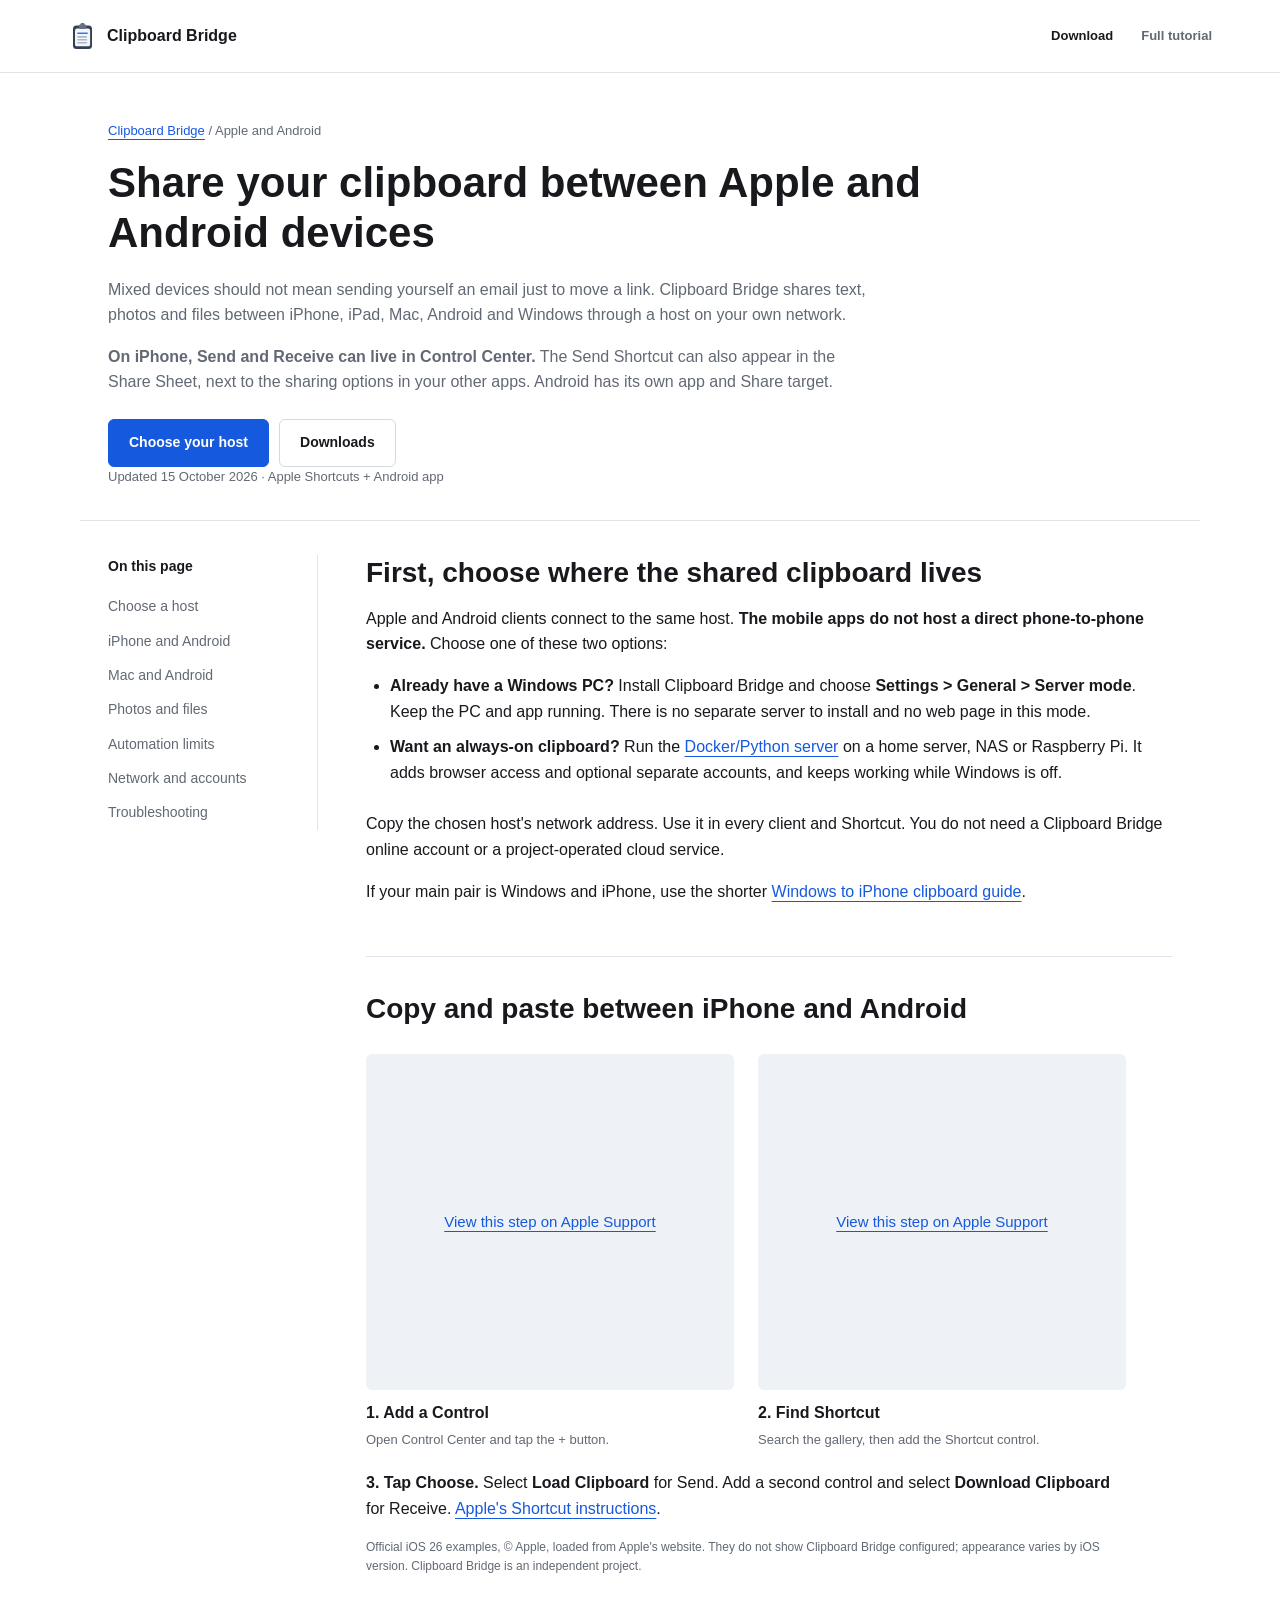
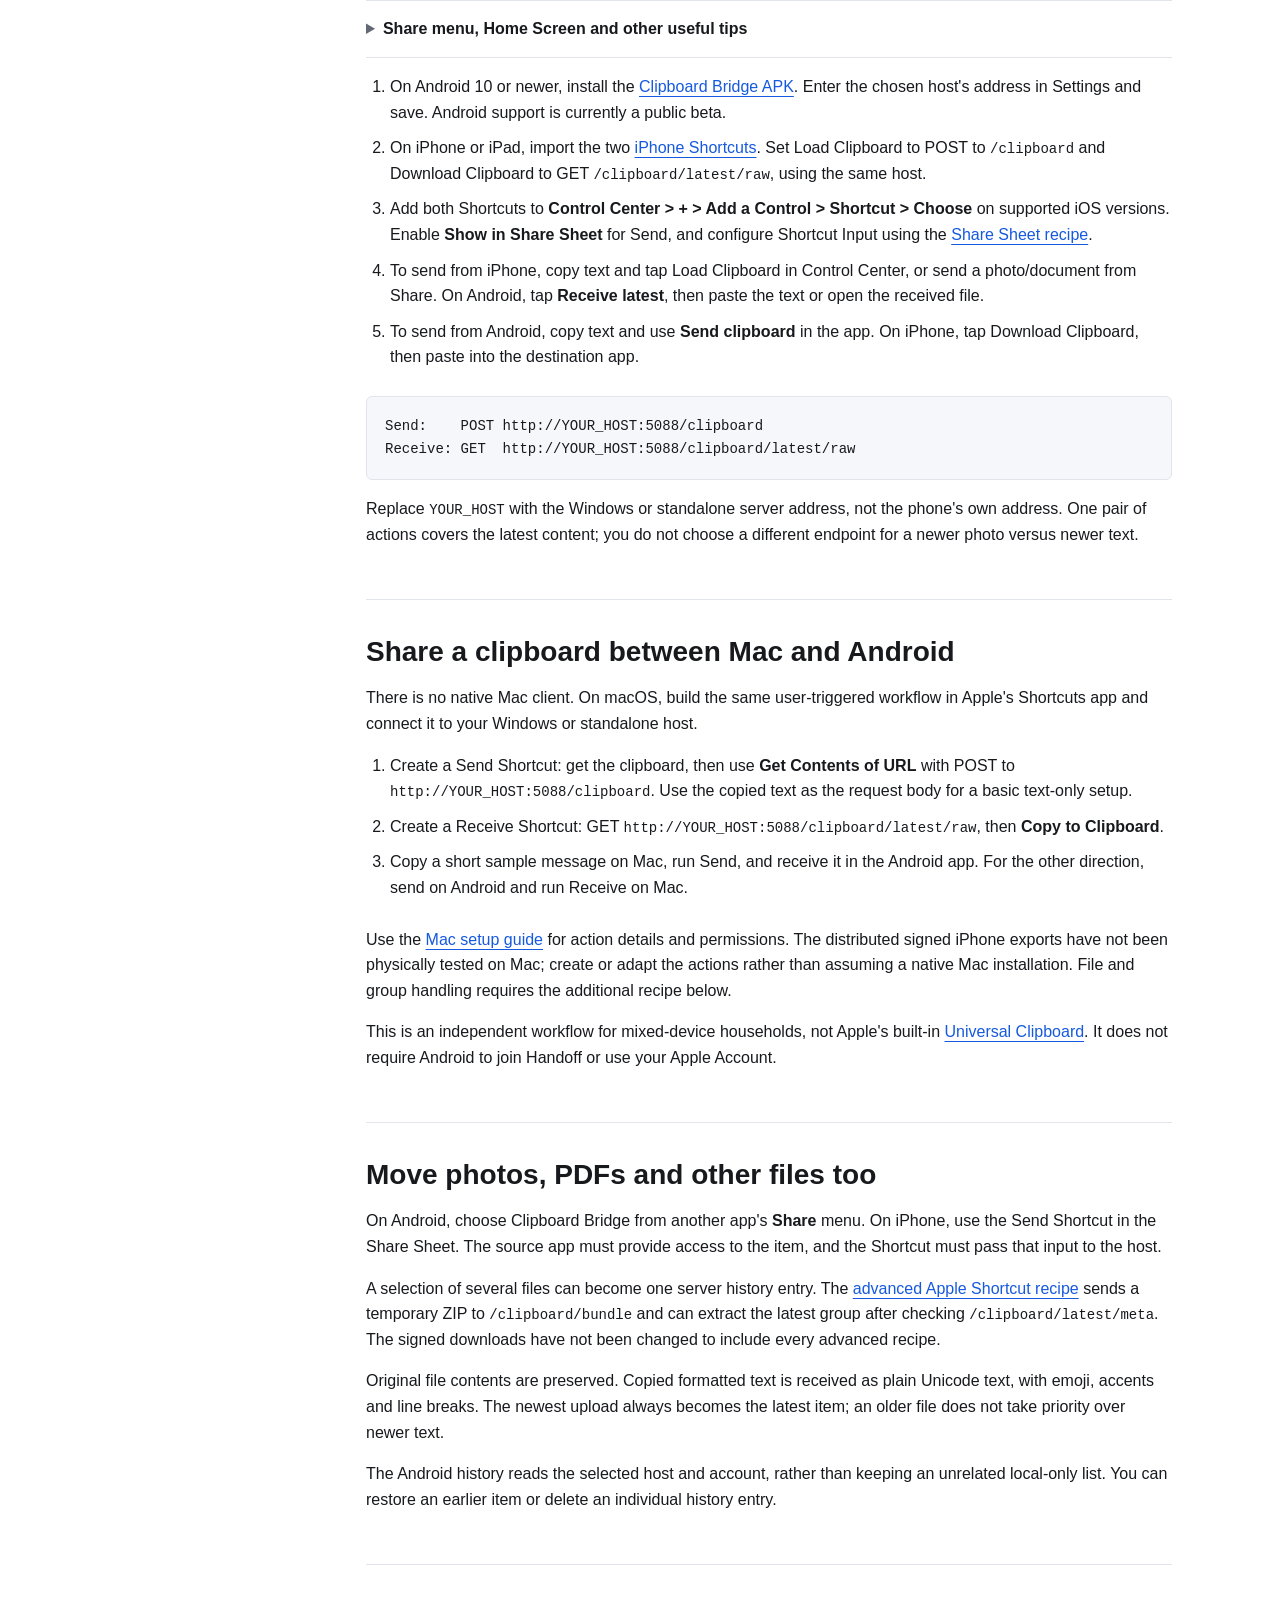
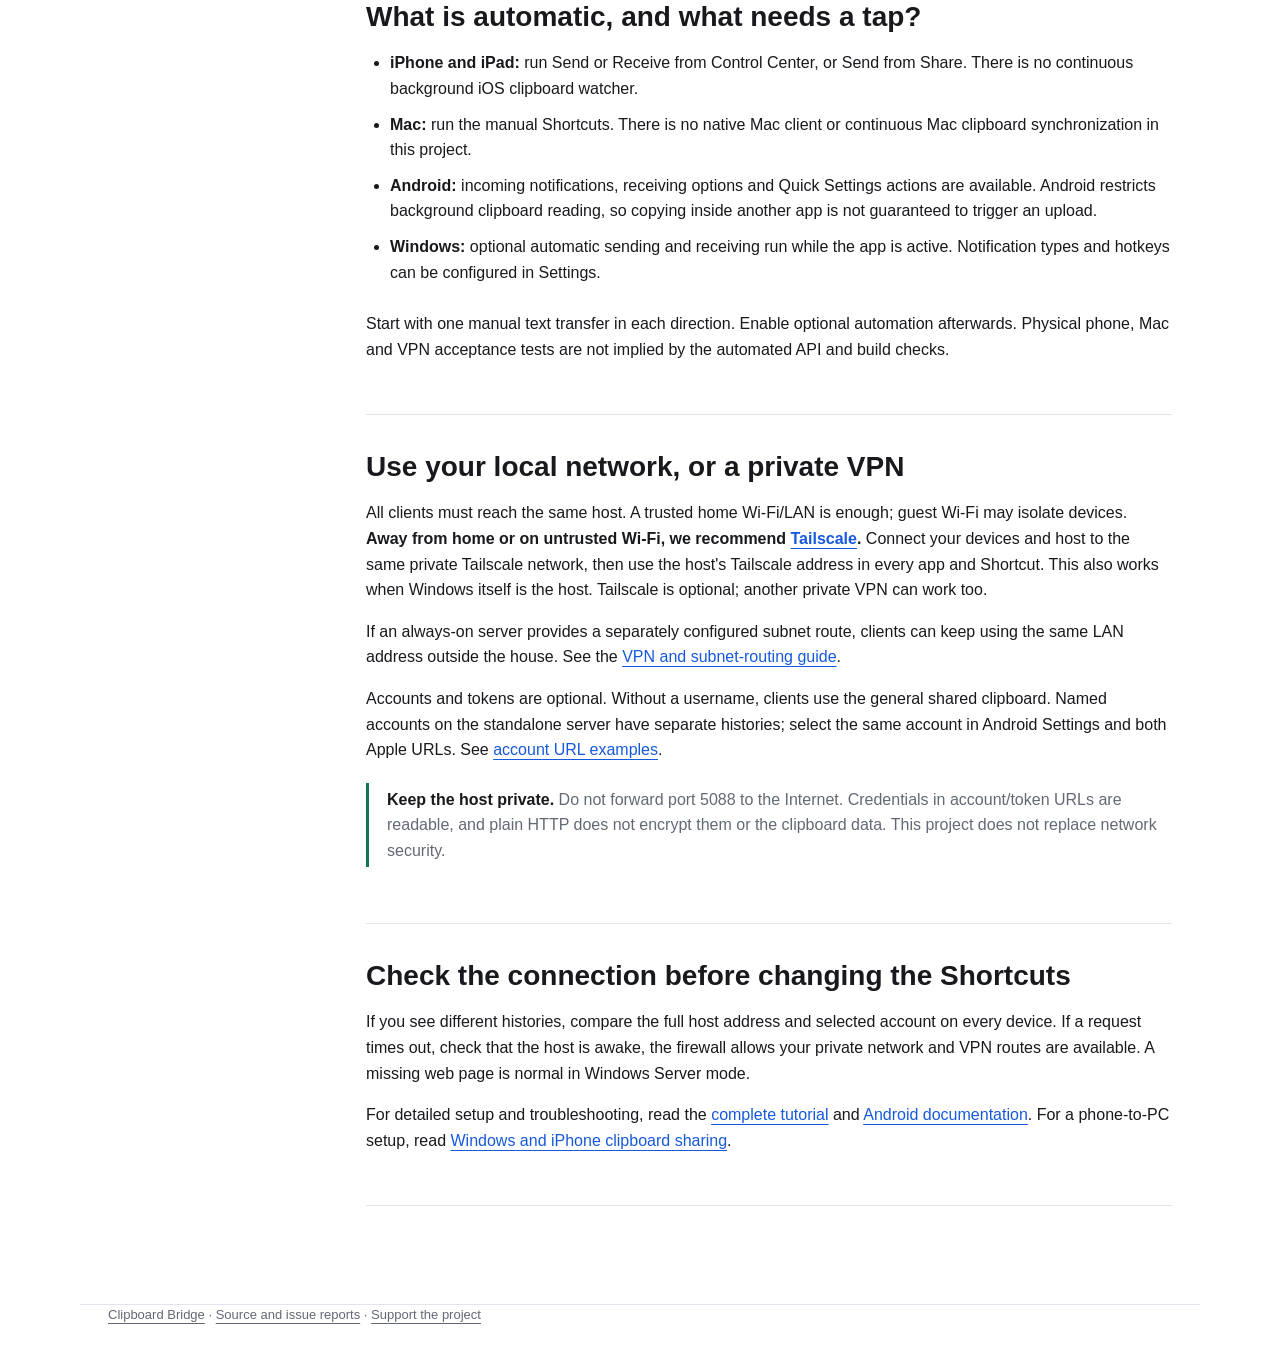
==== docs/apple-android-clipboard.html @ f0be3978 "docs: add real Windows tray demo and clarify automatic sync and VPN use" ====
<!doctype html>
<html lang="en">
<head>
  <meta charset="utf-8">
  <meta name="viewport" content="width=device-width, initial-scale=1">
  <title>Share clipboard between iPhone, Mac and Android | Clipboard Bridge</title>
  <meta name="description" content="Share text, photos and files between iPhone, iPad, Mac and Android. Use Apple Shortcuts and the Android app with a Windows or Docker host on your network.">
  <meta name="robots" content="index, follow, max-image-preview:large">
  <link rel="canonical" href="https://mattboxx.github.io/Clipboard-Bridge/apple-android-clipboard.html">
  <link rel="icon" href="icon.svg" type="image/svg+xml">
  <link rel="stylesheet" href="site.css">
  <link rel="stylesheet" href="apple-shortcuts.css">
  <link rel="stylesheet" href="tutorial.css">
  <script src="site.js" defer></script>
  <meta property="og:type" content="article">
  <meta property="og:title" content="A shared clipboard for Apple and Android devices">
  <meta property="og:description" content="Connect iPhone, iPad, Mac and Android using a host you control. Practical setup steps, Control Center access and honest platform limits.">
  <meta property="og:url" content="https://mattboxx.github.io/Clipboard-Bridge/apple-android-clipboard.html">
  <meta property="og:image" content="https://mattboxx.github.io/Clipboard-Bridge/assets/windows-history.png">
  <meta name="twitter:card" content="summary_large_image">
  <script type="application/ld+json">
  {"@context":"https://schema.org","@graph":[{"@type":"TechArticle","headline":"Share clipboard between iPhone, Mac and Android","description":"Connect Apple Shortcuts and the Android app to a shared Windows or Docker host.","datePublished":"2026-10-15","dateModified":"2026-10-15","inLanguage":"en","author":{"@type":"Person","name":"Mattboxx"},"mainEntityOfPage":"https://mattboxx.github.io/Clipboard-Bridge/apple-android-clipboard.html","about":{"@id":"https://mattboxx.github.io/Clipboard-Bridge/#software"},"image":"https://mattboxx.github.io/Clipboard-Bridge/assets/windows-history.png"},{"@type":"BreadcrumbList","itemListElement":[{"@type":"ListItem","position":1,"name":"Clipboard Bridge","item":"https://mattboxx.github.io/Clipboard-Bridge/"},{"@type":"ListItem","position":2,"name":"Apple and Android clipboard","item":"https://mattboxx.github.io/Clipboard-Bridge/apple-android-clipboard.html"}]}]}
  </script>
</head>
<body>
  <a class="skip-link" href="#article">Skip to guide</a>
  <nav aria-label="Main navigation"><div class="nav-inner"><a class="brand" href="./"><img src="icon.svg" alt="">Clipboard Bridge</a><div class="nav-links"><a class="nav-download" href="./#download">Download</a><a href="tutorial.html">Full tutorial</a></div></div></nav>
  <header class="tutorial-header">
    <p class="tutorial-meta"><a href="./">Clipboard Bridge</a> / Apple and Android</p>
    <h1>Share your clipboard between Apple and Android devices</h1>
    <p>Mixed devices should not mean sending yourself an email just to move a link. Clipboard Bridge shares text, photos and files between iPhone, iPad, Mac, Android and Windows through a host on your own network.</p>
    <p><strong>On iPhone, Send and Receive can live in Control Center.</strong> The Send Shortcut can also appear in the Share Sheet, next to the sharing options in your other apps. Android has its own app and Share target.</p>
    <div class="actions"><a class="button primary" href="#host">Choose your host</a><a class="button" href="./#download">Downloads</a></div>
    <div class="tutorial-meta">Updated 15 October 2026 &middot; Apple Shortcuts + Android app</div>
  </header>
  <main class="tutorial-layout">
    <aside class="tutorial-toc" aria-label="Guide sections"><strong>On this page</strong><a href="#host">Choose a host</a><a href="#iphone">iPhone and Android</a><a href="#mac">Mac and Android</a><a href="#files">Photos and files</a><a href="#automation">Automation limits</a><a href="#network">Network and accounts</a><a href="#help">Troubleshooting</a></aside>
    <article class="tutorial-article" id="article">
      <section id="host">
        <h2>First, choose where the shared clipboard lives</h2>
        <p>Apple and Android clients connect to the same host. <strong>The mobile apps do not host a direct phone-to-phone service.</strong> Choose one of these two options:</p>
        <ul><li><strong>Already have a Windows PC?</strong> Install Clipboard Bridge and choose <strong>Settings &gt; General &gt; Server mode</strong>. Keep the PC and app running. There is no separate server to install and no web page in this mode.</li><li><strong>Want an always-on clipboard?</strong> Run the <a href="./#server">Docker/Python server</a> on a home server, NAS or Raspberry Pi. It adds browser access and optional separate accounts, and keeps working while Windows is off.</li></ul>
        <p>Copy the chosen host's network address. Use it in every client and Shortcut. You do not need a Clipboard Bridge online account or a project-operated cloud service.</p>
        <p>If your main pair is Windows and iPhone, use the shorter <a href="windows-iphone-clipboard.html">Windows to iPhone clipboard guide</a>.</p>
      </section>
      <section id="iphone">
        <h2>Copy and paste between iPhone and Android</h2>
        <div class="apple-setup" aria-label="Apple Control Center illustrated steps">
          <figure class="apple-step"><a class="apple-shot" href="https://support.apple.com/guide/iphone/iph59095ec58/26/ios/26" target="_blank" rel="noopener noreferrer"><img data-apple-image src="https://help.apple.com/assets/69F8EBBDF3B89A4F6E0C704C/69F8EBC43862495245036393/en_US/fbc7a8d3ef2b5f13b3ab7be6425f02bf.png" alt="Apple screenshot: Control Center in edit mode, with Add a Control at the bottom" width="393" height="535" loading="lazy" decoding="async" referrerpolicy="no-referrer"><span class="apple-image-fallback" hidden>View this step on Apple Support</span></a><figcaption><strong>1. Add a Control</strong>Open Control Center and tap the + button.</figcaption></figure>
          <figure class="apple-step"><a class="apple-shot" href="https://support.apple.com/guide/iphone/iph59095ec58/26/ios/26" target="_blank" rel="noopener noreferrer"><img data-apple-image src="https://help.apple.com/assets/69F8EBBDF3B89A4F6E0C704C/69F8EBC43862495245036393/en_US/2e883c88aba91aa499c551cdd2178cff.png" alt="Apple screenshot: the Control Center gallery where you can find a control" width="245" height="504" loading="lazy" decoding="async" referrerpolicy="no-referrer"><span class="apple-image-fallback" hidden>View this step on Apple Support</span></a><figcaption><strong>2. Find Shortcut</strong>Search the gallery, then add the Shortcut control.</figcaption></figure>
        </div>
        <p class="apple-choice"><strong>3. Tap Choose.</strong> Select <strong>Load Clipboard</strong> for Send. Add a second control and select <strong>Download Clipboard</strong> for Receive. <a href="https://support.apple.com/guide/shortcuts/apd06a9201d4/ios">Apple's Shortcut instructions</a>.</p>
        <p class="apple-credit">Official iOS 26 examples, &copy; Apple, loaded from Apple's website. They do not show Clipboard Bridge configured; appearance varies by iOS version. Clipboard Bridge is an independent project.</p>
        <details class="apple-tips"><summary>Share menu, Home Screen and other useful tips</summary>
          <dl>
            <dt>Send without copying first</dt><dd>In the Send Shortcut's details, enable <strong>Show in Share Sheet</strong>. Then select a photo, file or link in another app and use <strong>Share &gt; Load Clipboard</strong>. The Shortcut must use Shortcut Input when present: follow the <a href="https://github.com/Mattboxx/Clipboard-Bridge/blob/main/GUIDE.md#51-send-clipboard-to-server">input and multi-file recipe</a>. <a href="https://support.apple.com/guide/shortcuts/apd163eb9f95/ios">Apple's Share Sheet guide</a>.</dd>
            <dt>Prefer an icon on your Home Screen?</dt><dd>Open the Shortcut's details and choose <strong>Add to Home Screen</strong>. Repeat for Receive. <a href="https://support.apple.com/guide/shortcuts/apd735880972/ios">Apple's Home Screen guide</a>.</dd>
            <dt>Cannot find the Shortcut?</dt><dd>Import and configure it first. Control Center uses the <strong>Shortcut</strong> control, not a separate Clipboard Bridge app control. In Share, scroll down; if the action is missing, check Show in Share Sheet and the accepted input types.</dd>
            <dt>Test once before using it every day</dt><dd>Keep the host awake and use the same trusted network or private VPN. Send a short message and receive it on the other device. Allow local-network access if iOS asks.</dd>
          </dl>
        </details>
        <ol>
          <li>On Android 10 or newer, install the <a href="./#download">Clipboard Bridge APK</a>. Enter the chosen host's address in Settings and save. Android support is currently a public beta.</li>
          <li>On iPhone or iPad, import the two <a href="./#shortcuts">iPhone Shortcuts</a>. Set Load Clipboard to POST to <code>/clipboard</code> and Download Clipboard to GET <code>/clipboard/latest/raw</code>, using the same host.</li>
          <li>Add both Shortcuts to <strong>Control Center &gt; + &gt; Add a Control &gt; Shortcut &gt; Choose</strong> on supported iOS versions. Enable <strong>Show in Share Sheet</strong> for Send, and configure Shortcut Input using the <a href="https://github.com/Mattboxx/Clipboard-Bridge/blob/main/GUIDE.md#51-send-clipboard-to-server">Share Sheet recipe</a>.</li>
          <li>To send from iPhone, copy text and tap Load Clipboard in Control Center, or send a photo/document from Share. On Android, tap <strong>Receive latest</strong>, then paste the text or open the received file.</li>
          <li>To send from Android, copy text and use <strong>Send clipboard</strong> in the app. On iPhone, tap Download Clipboard, then paste into the destination app.</li>
        </ol>
        <pre><code>Send:    POST http://YOUR_HOST:5088/clipboard
Receive: GET  http://YOUR_HOST:5088/clipboard/latest/raw</code></pre>
        <p>Replace <code>YOUR_HOST</code> with the Windows or standalone server address, not the phone's own address. One pair of actions covers the latest content; you do not choose a different endpoint for a newer photo versus newer text.</p>
      </section>
      <section id="mac">
        <h2>Share a clipboard between Mac and Android</h2>
        <p>There is no native Mac client. On macOS, build the same user-triggered workflow in Apple's Shortcuts app and connect it to your Windows or standalone host.</p>
        <ol><li>Create a Send Shortcut: get the clipboard, then use <strong>Get Contents of URL</strong> with POST to <code>http://YOUR_HOST:5088/clipboard</code>. Use the copied text as the request body for a basic text-only setup.</li><li>Create a Receive Shortcut: GET <code>http://YOUR_HOST:5088/clipboard/latest/raw</code>, then <strong>Copy to Clipboard</strong>.</li><li>Copy a short sample message on Mac, run Send, and receive it in the Android app. For the other direction, send on Android and run Receive on Mac.</li></ol>
        <p>Use the <a href="https://github.com/Mattboxx/Clipboard-Bridge/blob/main/GUIDE.md#mac-compatibility">Mac setup guide</a> for action details and permissions. The distributed signed iPhone exports have not been physically tested on Mac; create or adapt the actions rather than assuming a native Mac installation. File and group handling requires the additional recipe below.</p>
        <p>This is an independent workflow for mixed-device households, not Apple's built-in <a href="https://support.apple.com/en-us/102430">Universal Clipboard</a>. It does not require Android to join Handoff or use your Apple Account.</p>
      </section>
      <section id="files">
        <h2>Move photos, PDFs and other files too</h2>
        <p>On Android, choose Clipboard Bridge from another app's <strong>Share</strong> menu. On iPhone, use the Send Shortcut in the Share Sheet. The source app must provide access to the item, and the Shortcut must pass that input to the host.</p>
        <p>A selection of several files can become one server history entry. The <a href="https://github.com/Mattboxx/Clipboard-Bridge/blob/main/GUIDE.md#51-send-clipboard-to-server">advanced Apple Shortcut recipe</a> sends a temporary ZIP to <code>/clipboard/bundle</code> and can extract the latest group after checking <code>/clipboard/latest/meta</code>. The signed downloads have not been changed to include every advanced recipe.</p>
        <p>Original file contents are preserved. Copied formatted text is received as plain Unicode text, with emoji, accents and line breaks. The newest upload always becomes the latest item; an older file does not take priority over newer text.</p>
        <p>The Android history reads the selected host and account, rather than keeping an unrelated local-only list. You can restore an earlier item or delete an individual history entry.</p>
      </section>
      <section id="automation">
        <h2>What is automatic, and what needs a tap?</h2>
        <ul><li><strong>iPhone and iPad:</strong> run Send or Receive from Control Center, or Send from Share. There is no continuous background iOS clipboard watcher.</li><li><strong>Mac:</strong> run the manual Shortcuts. There is no native Mac client or continuous Mac clipboard synchronization in this project.</li><li><strong>Android:</strong> incoming notifications, receiving options and Quick Settings actions are available. Android restricts background clipboard reading, so copying inside another app is not guaranteed to trigger an upload.</li><li><strong>Windows:</strong> optional automatic sending and receiving run while the app is active. Notification types and hotkeys can be configured in Settings.</li></ul>
        <p>Start with one manual text transfer in each direction. Enable optional automation afterwards. Physical phone, Mac and VPN acceptance tests are not implied by the automated API and build checks.</p>
      </section>
      <section id="network">
        <h2>Use your local network, or a private VPN</h2>
        <p>All clients must reach the same host. A trusted home Wi-Fi/LAN is enough; guest Wi-Fi may isolate devices. <strong>Away from home or on untrusted Wi-Fi, we recommend <a href="https://tailscale.com/">Tailscale</a>.</strong> Connect your devices and host to the same private Tailscale network, then use the host's Tailscale address in every app and Shortcut. This also works when Windows itself is the host. Tailscale is optional; another private VPN can work too.</p>
        <p>If an always-on server provides a separately configured subnet route, clients can keep using the same LAN address outside the house. See the <a href="https://github.com/Mattboxx/Clipboard-Bridge/blob/main/GUIDE.md#local-network-vpn-and-subnet-routing">VPN and subnet-routing guide</a>.</p>
        <p>Accounts and tokens are optional. Without a username, clients use the general shared clipboard. Named accounts on the standalone server have separate histories; select the same account in Android Settings and both Apple URLs. See <a href="tutorial.html#accounts">account URL examples</a>.</p>
        <div class="tutorial-note"><strong>Keep the host private.</strong> Do not forward port 5088 to the Internet. Credentials in account/token URLs are readable, and plain HTTP does not encrypt them or the clipboard data. This project does not replace network security.</div>
      </section>
      <section id="help">
        <h2>Check the connection before changing the Shortcuts</h2>
        <p>If you see different histories, compare the full host address and selected account on every device. If a request times out, check that the host is awake, the firewall allows your private network and VPN routes are available. A missing web page is normal in Windows Server mode.</p>
        <p>For detailed setup and troubleshooting, read the <a href="tutorial.html">complete tutorial</a> and <a href="https://github.com/Mattboxx/Clipboard-Bridge/blob/main/android/README.md">Android documentation</a>. For a phone-to-PC setup, read <a href="windows-iphone-clipboard.html">Windows and iPhone clipboard sharing</a>.</p>
      </section>
    </article>
  </main>
  <footer class="tutorial-end"><a href="./">Clipboard Bridge</a> &middot; <a href="https://github.com/Mattboxx/Clipboard-Bridge">Source and issue reports</a> &middot; <a href="https://ko-fi.com/mattboxx" target="_blank" rel="noopener noreferrer">Support the project</a></footer>
</body>
</html>
---- docs/site.css ----
:root{color-scheme:light;--ink:#17191d;--muted:#626974;--line:#e1e5eb;--blue:#1559de;--green:#137458;--surface:#f5f7fa}
*{box-sizing:border-box}
html{scroll-behavior:smooth;scroll-padding-top:88px}
body{margin:0;color:var(--ink);background:#fff;font-family:-apple-system,BlinkMacSystemFont,"Segoe UI",sans-serif;line-height:1.6}
a{color:var(--blue);text-underline-offset:4px}
button,a,summary{-webkit-tap-highlight-color:transparent}
a:focus-visible,summary:focus-visible{outline:3px solid #80a8f4;outline-offset:5px}
img{max-width:100%}
.icon{width:18px;height:18px;flex:0 0 18px}
.skip-link{position:fixed;top:-80px;left:16px;z-index:100;padding:12px 20px;background:#fff}
.skip-link:focus{top:12px}
nav{position:sticky;top:0;z-index:10;background:#fff;border-bottom:1px solid var(--line)}
.nav-inner{max-width:1200px;margin:auto;min-height:72px;padding:14px 28px;display:flex;align-items:center;justify-content:space-between;gap:24px}
.brand{display:flex;align-items:center;gap:10px;color:var(--ink);font-size:16px;font-weight:750;text-decoration:none;white-space:nowrap}
.brand img{width:29px;height:29px}
.nav-links{display:flex;align-items:center;gap:28px}
.nav-links a{display:inline-flex;align-items:center;gap:6px;color:var(--muted);font-size:13px;font-weight:600;text-decoration:none;white-space:nowrap}
.nav-links a:hover{color:var(--ink)}
.nav-links .support-nav{color:#a0345a}
.nav-links .nav-download{color:var(--ink)}
.nav-links .server-nav{color:var(--green)}
.hero{position:relative;background:#f5f7fb;text-align:center;border-bottom:1px solid var(--line)}
.hero-inner{position:relative;z-index:1;max-width:900px;margin:auto;padding:42px 24px 390px}
.eyebrow{display:flex;align-items:center;justify-content:center;gap:10px;font-size:12px;color:var(--muted)}
.eyebrow a{color:inherit;text-decoration:none}
.eyebrow a:hover{color:var(--blue)}
.release-mark{width:6px;height:6px;border-radius:50%;background:var(--green)}
h1{margin:14px 0 0;font-size:64px;line-height:1.12;font-weight:760;letter-spacing:0}
.hero-tagline{margin:8px 0 16px;color:var(--blue);font-size:32px;line-height:1.25;font-weight:600}
.lead{max-width:660px;margin:auto;font-size:18px;line-height:1.6;color:var(--muted)}
.actions{display:flex;align-items:center;flex-wrap:wrap;gap:10px;margin-top:24px}
.hero .actions{justify-content:center}
.button{display:inline-flex;align-items:center;justify-content:center;gap:9px;min-height:48px;padding:12px 20px;border:1px solid #d4dae4;border-radius:6px;background:#fff;color:var(--ink);text-decoration:none;font-size:14px;line-height:1.4;font-weight:650;transition:background .16s,border-color .16s,transform .16s}
.button:hover{background:#f1f4f8;border-color:#aab5c7;transform:translateY(-1px)}
.button.primary{background:var(--blue);color:#fff;border-color:var(--blue)}
.button.primary:hover{background:#104abe}
.button.primary .icon,.button.android .icon{filter:brightness(0) invert(1)}
.button.android{background:var(--green);color:#fff;border-color:var(--green)}
.button.android:hover{background:#0b6047}
.hero-facts{display:flex;justify-content:center;flex-wrap:wrap;gap:10px 24px;margin-top:22px;font-size:12px;color:var(--muted)}
.hero-facts span{display:inline-flex;align-items:center;gap:5px}
.hero-facts .icon{width:14px;height:14px;flex-basis:14px}
.hero-visual{position:absolute;left:20px;right:20px;bottom:30px;height:335px;background:url("assets/windows-history.png") center/auto 100% no-repeat}
.hero-caption{position:absolute;bottom:8px;left:24px;right:24px;color:var(--muted);font-size:11px}
.inner{max-width:1144px;margin:auto}
main section{padding:80px 28px}
#download{padding-top:30px}
.section-kicker{display:block;margin-bottom:12px;font-size:12px;font-weight:700;color:var(--green)}
h2{font-size:38px;line-height:1.18;letter-spacing:0;font-weight:700;margin:0 0 16px}
.section-copy{max-width:660px;margin:0 0 32px;font-size:17px;color:var(--muted)}
.section-heading{display:flex;justify-content:space-between;align-items:end;gap:32px;margin-bottom:38px}
.section-heading .section-copy{margin:0;max-width:350px;font-size:15px}
.section-heading h2{margin-bottom:0}
.grid{display:grid;grid-template-columns:repeat(3,minmax(0,1fr));gap:0;align-items:start}
.item{min-width:0;padding:8px 28px 0;border-left:1px solid var(--line)}
.item:first-child{padding-left:0;border-left:0}
.item:last-child{padding-right:0}
.platform-icon{display:flex;width:44px;height:44px;align-items:center;justify-content:center;margin-bottom:20px;background:#eaf0ff;border-radius:6px}
.platform-icon img{width:23px;height:23px}
.item:nth-child(2) .platform-icon{background:#e7f5ed}
.item:nth-child(3) .platform-icon{background:#f0edf6}
.item h3{font-size:22px;margin:0 0 2px}
.download-version{display:block;margin-bottom:14px;font-size:12px;color:var(--muted)}
.item p{margin:0;color:var(--muted);font-size:14px}
.item>p:not(.mac-guide){min-height:90px}
.item .actions{flex-direction:column;align-items:stretch;margin-top:22px}
.item .button{width:100%}
.item p.mac-guide{margin-top:13px;font-size:12px}
.item .arm-downloads{margin-top:14px;padding:14px 0 0;font-size:12px;border-bottom:0}
.arm-downloads p{margin-top:12px}
.arm-downloads .actions{margin-top:16px}
.notice{display:flex;align-items:start;gap:12px;margin:36px 0 0;padding:20px 0 0;border-top:1px solid var(--line);color:var(--muted);font-size:13px}
.notice p{margin:0;max-width:900px}
.notice .icon{margin-top:3px}
.download-notes{margin-top:14px;font-size:13px}
.band{background:var(--surface)}
.steps{display:grid;grid-template-columns:repeat(3,minmax(0,1fr));gap:38px;counter-reset:step}
.step{border-top:1px solid #cdd4df;padding-top:24px;counter-increment:step}
.step:before{content:"0" counter(step);display:block;margin-bottom:22px;font-size:26px;line-height:1;color:var(--blue);font-weight:600}
.step h3{margin:0 0 10px;font-size:18px}
.step p{margin:0;color:var(--muted);font-size:15px}
.setup-note{margin:32px 0 14px;color:var(--muted);font-size:13px}
.text-link{display:inline-flex;align-items:center;gap:7px;text-decoration:none;font-size:14px;font-weight:650}
.text-link:hover{text-decoration:underline}
.preview-band{background:#181b20;color:#f6f7fa}
.preview-band .section-kicker{color:#8bddb4}
.preview-band .section-copy{color:#b6beca}
.preview-features{display:flex;gap:24px;flex-wrap:wrap;color:#d5dce7;font-size:13px;margin:24px 0 0}
.preview-features span{display:inline-flex;align-items:center;gap:6px}
.preview-features .icon{filter:invert(1)}
.app-figure{margin:36px auto 0;max-width:960px}
.visual-explainer{display:block;width:100%;height:auto}
.app-figure figcaption{color:#a2adbb;font-size:12px;margin-top:14px;text-align:center}
.tray-demo{display:grid;grid-template-columns:minmax(0,1fr) minmax(0,1fr);gap:48px;align-items:center;border-top:1px solid #39414e;padding-top:40px;margin-top:48px}
.tray-demo h3{font-size:25px;margin:0 0 16px}
.tray-demo p,.tray-demo li{font-size:15px;color:#d5dce7;line-height:1.7}
.tray-demo ul{padding-left:20px}.tray-demo li{margin:10px 0}
.tray-demo strong{color:#fff}.tray-demo a{color:#a9cdff}
.tray-demo figure{margin:0;min-width:0}.tray-demo img{display:block;width:100%;height:auto;max-width:620px;margin:auto}
.tray-demo figcaption,.tray-demo .tray-demo-credit{font-size:12px;color:#b4becc;margin-top:14px}
@media(max-width:650px){.tray-demo{grid-template-columns:1fr;gap:20px}.tray-demo h3{font-size:23px}}
.mode-label{display:inline-flex;gap:7px;align-items:center;margin-bottom:16px;font-size:12px;color:var(--muted)}
.server-band{background:#f0f7f3;border-top:1px solid #dce9e0;border-bottom:1px solid #dce9e0}
.server-benefits{display:flex;flex-wrap:wrap;gap:14px 28px;margin:0 0 32px;font-size:14px;color:#286048}
.server-benefits span{display:inline-flex;gap:7px;align-items:center}
.server-layout{display:grid;grid-template-columns:minmax(0,1.3fr) minmax(0,1fr);gap:56px}
.server-install h3{display:flex;flex-wrap:wrap;gap:10px;align-items:center;font-size:20px;margin:0 0 14px}
.server-version{font-size:12px;font-weight:500;color:var(--green)}
.server-description{font-size:15px;margin:0 0 20px;color:var(--muted)}
.command-line{display:grid;grid-template-columns:minmax(0,1fr) 44px;align-items:center;gap:12px;padding:14px 16px;background:#fff;border:1px solid #cadcd0;border-radius:6px}
.command-line code{font:12px/1.8 Consolas,monospace;overflow-wrap:anywhere}
.copy-button{display:flex;align-items:center;justify-content:center;width:44px;height:44px;border:1px solid var(--line);border-radius:6px;background:#fff;cursor:pointer}
.copy-button:hover{background:#eaf2ed}
.copy-button:focus-visible{outline:3px solid #80a8f4;outline-offset:3px}
.copy-button:disabled{opacity:.6;cursor:wait}
.command-meta{display:flex;flex-wrap:wrap;gap:10px 20px;align-items:center;min-height:34px;font-size:12px;color:var(--muted)}
.copy-status{color:var(--green)}
.store-options{font-size:12px;color:var(--muted);margin:16px 0 0}
.server-links{display:flex;gap:20px;flex-wrap:wrap;font-size:13px;margin-top:18px}
.windows-alternative{border-left:1px solid #cadcd0;padding-left:40px}
.windows-alternative h3{font-size:25px;line-height:1.3;margin:0 0 16px}
.windows-alternative p{font-size:14px;color:var(--muted);margin:0 0 18px}
.windows-alternative strong{color:var(--ink)}
.server-more{margin-top:32px;border-color:#cadcd0;font-size:13px}
.network-note{margin-top:34px;padding:28px 0 0;border-top:1px solid #cadcd0;max-width:1000px}
.network-note h3{font-size:22px;margin:0 0 14px}
.network-note p{font-size:14px;color:var(--muted);margin:0 0 14px}
.network-note strong{color:var(--ink)}
.network-note .network-safety{font-size:12px;margin-bottom:0}
.shortcuts-heading{max-width:650px}
.shortcut-actions{display:grid;grid-template-columns:1fr 1fr;gap:36px;margin:34px 0}
.shortcut-action{padding:24px 0;border-top:1px solid #cdd4df;border-bottom:1px solid #cdd4df}
.shortcut-action h3{font-size:19px;margin:0 0 6px}
.shortcut-action p{font-size:14px;color:var(--muted);margin:0 0 14px}
.phone-tips{display:grid;grid-template-columns:repeat(3,minmax(0,1fr));gap:32px;margin:28px 0}
.phone-tips p{margin:0;color:var(--muted);font-size:14px}
.phone-tips strong{display:block;margin-bottom:7px;color:var(--ink)}
.mac-note{font-size:13px;padding-top:22px;margin:28px 0 0;border-top:1px solid var(--line);color:var(--muted);max-width:900px}
.faq-layout{display:grid;grid-template-columns:1fr 1.4fr;gap:64px}
.faq-layout h2{max-width:300px}
details{padding:20px 0;border-top:1px solid var(--line)}
details:last-of-type{border-bottom:1px solid var(--line)}
summary{cursor:pointer;font-weight:600;line-height:1.6}
summary::marker{color:var(--muted)}
details p{max-width:860px;color:var(--muted);font-size:14px}
#support{background:#f9f3f5;border-top:1px solid #efe0e6;padding-top:48px;padding-bottom:48px}
#support .inner{display:grid;grid-template-columns:1fr auto;gap:40px;align-items:center}
#support h2{font-size:27px}
#support .section-kicker{color:#a0345a}
#support .section-copy{max-width:650px;margin:0;font-size:15px}
#support .actions{margin:0}
.button.support-button{color:#923250;border-color:#cba5b4;background:transparent}
.button.support-button:hover{background:#fff}
footer{border-top:1px solid var(--line);padding:32px 28px;color:var(--muted);font-size:12px}
footer .inner{display:flex;justify-content:space-between;align-items:center;gap:24px;flex-wrap:wrap}
footer a{color:inherit}
@media(min-width:1500px){.hero-inner{padding-top:48px;padding-bottom:430px}.hero-visual{height:375px}}
@media(max-width:900px){
  .nav-links{gap:20px}h1{font-size:56px}.hero-inner{padding-top:38px;padding-bottom:330px}.hero-visual{height:280px}
  .section-heading{align-items:start}.section-heading .section-copy{max-width:300px}.item{padding-left:18px;padding-right:18px}.item h3{font-size:20px}
  .item>p:not(.mac-guide){min-height:125px}.item .button{padding:12px 10px}.steps,.phone-tips{gap:24px}.server-layout,.faq-layout{gap:36px}h2{font-size:33px}.windows-alternative{padding-left:24px}
}
@media(max-width:650px){
  .nav-inner{padding:12px 20px;min-height:64px;gap:12px}.brand{font-size:14px;gap:6px}.brand img{width:25px;height:25px}.nav-links{gap:16px}.nav-links a{font-size:12px}
  .nav-links a[href="#start"],.nav-links .github-nav,.nav-links .server-nav{display:none}.support-nav .icon{display:none}
  h1{font-size:42px}.hero-tagline{font-size:26px}.hero-inner{padding:30px 20px 240px}.lead{font-size:16px;max-width:400px}
  .hero .actions{margin-top:20px}.hero .button{padding:12px 14px}.hero-facts{gap:6px 16px;font-size:11px;margin-top:16px}.hero-visual{height:190px;bottom:30px}.hero-caption{font-size:10px}
  main section{padding:50px 22px}h2{font-size:30px}.section-heading{display:block;margin-bottom:28px}.section-heading .section-copy{max-width:none;margin-top:18px}
  .grid{grid-template-columns:1fr;gap:34px}.item,.item:first-child,.item:last-child{border:0;padding:26px 0 0;border-top:1px solid var(--line)}
  .platform-icon{margin-bottom:14px}.item>p:not(.mac-guide){min-height:0}.item h3{font-size:22px}.item .actions{margin-top:20px}.section-copy{font-size:16px}
  .steps,.server-layout,.phone-tips,.faq-layout{grid-template-columns:1fr;gap:26px}.step{padding-top:20px}.step:before{margin-bottom:14px;font-size:24px}
  .windows-alternative{padding:24px 0 0;border-left:0;border-top:1px solid #cadcd0}.server-benefits{font-size:13px}.command-line{padding:12px;gap:8px}.server-install .actions{align-items:stretch}.server-install .button{flex:1 1 auto}
  .shortcut-actions{gap:22px}.shortcut-action h3{font-size:17px}.shortcut-action .text-link{font-size:13px}.phone-tips strong{margin-bottom:5px}.faq-layout h2{max-width:none}
  #support .inner{grid-template-columns:1fr;gap:24px}#support h2{font-size:25px}.preview-features{gap:12px 18px}.app-figure{margin-top:28px}footer{padding:28px 22px}
}
@media(max-width:360px){.nav-inner{padding:12px 14px}.nav-links{gap:12px}.nav-links .nav-download{display:none}h1{font-size:36px}.hero-tagline{font-size:24px}.hero .button{flex:1 1 100%}.hero-inner{padding-bottom:210px}.hero-visual{height:160px}.shortcut-actions{grid-template-columns:1fr;gap:0}}
@media(max-height:850px) and (min-width:651px){.hero-inner{padding-top:30px;padding-bottom:240px}.hero-visual{height:190px}h1{font-size:56px}}
@media(max-height:700px) and (min-width:651px){.hero-inner{padding-top:24px;padding-bottom:190px}.hero-visual{height:150px}h1{font-size:48px}}
@media(max-height:700px) and (max-width:650px){
  .hero-inner{padding-top:18px;padding-bottom:120px}h1{font-size:32px}.hero-tagline{font-size:22px;margin-bottom:12px}.lead{font-size:14px}
  .hero .button{flex:0 1 auto;padding:10px 12px;font-size:13px;min-height:44px}.hero .actions{margin-top:14px}.hero-facts{margin-top:12px}
  .hero-visual{height:80px;bottom:30px}.hero-caption{font-size:9px}
}
@media(max-height:700px) and (max-width:360px){.hero-inner{padding-top:12px;padding-bottom:100px}.hero-visual{height:70px;bottom:24px}.hero-facts{font-size:10px;gap:4px 8px}#download{padding-top:14px}}
@media(prefers-reduced-motion:reduce){html{scroll-behavior:auto}.button{transition:none}}
---- docs/apple-shortcuts.css ----
.apple-setup{display:grid;grid-template-columns:repeat(2,minmax(0,1fr));gap:24px;max-width:760px;margin:28px 0 20px}
.apple-setup .apple-step{margin:0;min-width:0}
.apple-shot{display:flex;align-items:center;justify-content:center;min-height:336px;padding:18px;background:#eef1f5;border-radius:6px}
.apple-shot:hover{background:#e5eaf1}
.apple-setup .apple-step img{display:block;width:auto;height:300px;max-width:100%;object-fit:contain;border:0;border-radius:0}
.apple-step figcaption{margin-top:14px;color:var(--muted);font-size:14px;line-height:1.6}
.apple-step figcaption strong{display:block;color:var(--ink);font-size:16px;margin-bottom:4px}
.apple-choice{max-width:760px;font-size:15px}
.apple-credit,.tutorial-article .apple-credit{max-width:760px;color:var(--muted);font-size:12px;line-height:1.6;margin:12px 0 24px}
.apple-tips{max-width:900px;margin-top:24px}
.apple-tips dl{margin:20px 0 0}
.apple-tips dt{font-size:15px;font-weight:650;margin:20px 0 6px}
.apple-tips dd{margin:0;max-width:760px;color:var(--muted);font-size:14px;line-height:1.7}
.apple-image-fallback{max-width:220px;font-size:15px;line-height:1.6;text-align:center}
.apple-step [hidden]{display:none!important}
@media(max-width:540px){.apple-setup{grid-template-columns:1fr;gap:28px}.apple-shot{min-height:316px;padding:18px}.apple-setup .apple-step img{height:280px}.apple-step figcaption{margin-top:12px}}
---- docs/tutorial.css ----
.tutorial-header{max-width:1120px;margin:auto;padding:48px 28px 32px;border-bottom:1px solid var(--line)}
.tutorial-header h1{font-size:42px;max-width:820px;line-height:1.2;margin:12px 0 18px}
.tutorial-header p{max-width:760px;color:var(--muted);margin:0 0 16px}
.tutorial-header .section-kicker{margin:0}
.tutorial-meta{font-size:13px;color:var(--muted)}
.tutorial-layout{max-width:1120px;margin:auto;display:grid;grid-template-columns:210px minmax(0,1fr);gap:48px;padding:34px 28px 64px;align-items:start}
.tutorial-toc{position:sticky;top:98px;font-size:14px;padding:0 20px 0 0;border-right:1px solid var(--line)}
.tutorial-toc strong{display:block;margin-bottom:12px}
.tutorial-toc a{display:block;padding:6px 0;color:var(--muted);text-decoration:none}
.tutorial-toc a:hover{color:var(--blue);text-decoration:underline}
.tutorial-article{min-width:0}
.tutorial-article section{padding:0 0 36px;margin:0 0 34px;border-bottom:1px solid var(--line);scroll-margin-top:96px}
.tutorial-article h2{font-size:28px;line-height:1.25;margin:0 0 16px}
.tutorial-article h3{font-size:19px;line-height:1.4;margin:24px 0 10px}
.tutorial-article p,.tutorial-article li{font-size:16px}
.tutorial-article li{padding:0 0 10px}
.tutorial-article ul,.tutorial-article ol{padding-left:24px}
.tutorial-article figure{margin:24px 0}
.tutorial-article figcaption{font-size:13px;color:var(--muted);margin-top:10px;line-height:1.6}
.tutorial-article video{display:block;width:100%;aspect-ratio:4/3;object-fit:contain;background:#f5f7fa;border:1px solid var(--line);border-radius:6px}
.tutorial-article figure img{display:block;width:100%;height:auto;border:1px solid var(--line);border-radius:6px}
.tutorial-article code{font-size:14px;overflow-wrap:anywhere}
.tutorial-article pre{font-size:14px;line-height:1.65;background:var(--surface);padding:18px;border:1px solid var(--line);border-radius:6px;overflow-x:auto;white-space:pre-wrap;overflow-wrap:anywhere}
.tutorial-note{border-left:3px solid var(--green);padding:4px 0 4px 18px;margin:20px 0;color:var(--muted)}
.tutorial-note strong{color:var(--ink)}
.tutorial-article details{border-bottom:1px solid var(--line);padding:16px 0}
.tutorial-article summary{font-weight:650;cursor:pointer;line-height:1.5}
.tutorial-article details p{margin-bottom:0}
.tutorial-article .actions{margin-bottom:24px}
.tutorial-end{max-width:1120px;margin:auto;padding:0 28px 32px;color:var(--muted);font-size:13px}
@media(max-width:800px){.tutorial-layout{grid-template-columns:1fr;gap:28px}.tutorial-toc{position:static;border-right:0;border-bottom:1px solid var(--line);padding:0 0 18px;display:flex;flex-wrap:wrap;gap:6px 20px}.tutorial-toc strong{flex-basis:100%;margin:0}.tutorial-toc a{padding:4px 0}.tutorial-header h1{font-size:34px}}
@media(max-width:480px){.tutorial-header{padding:32px 22px 20px}.tutorial-header h1{font-size:29px}.tutorial-layout{padding:24px 22px 36px}.tutorial-article h2{font-size:25px}.tutorial-header .button{flex:1 1 100%}.tutorial-article pre{padding:12px}.tutorial-end{padding:0 22px 28px}}
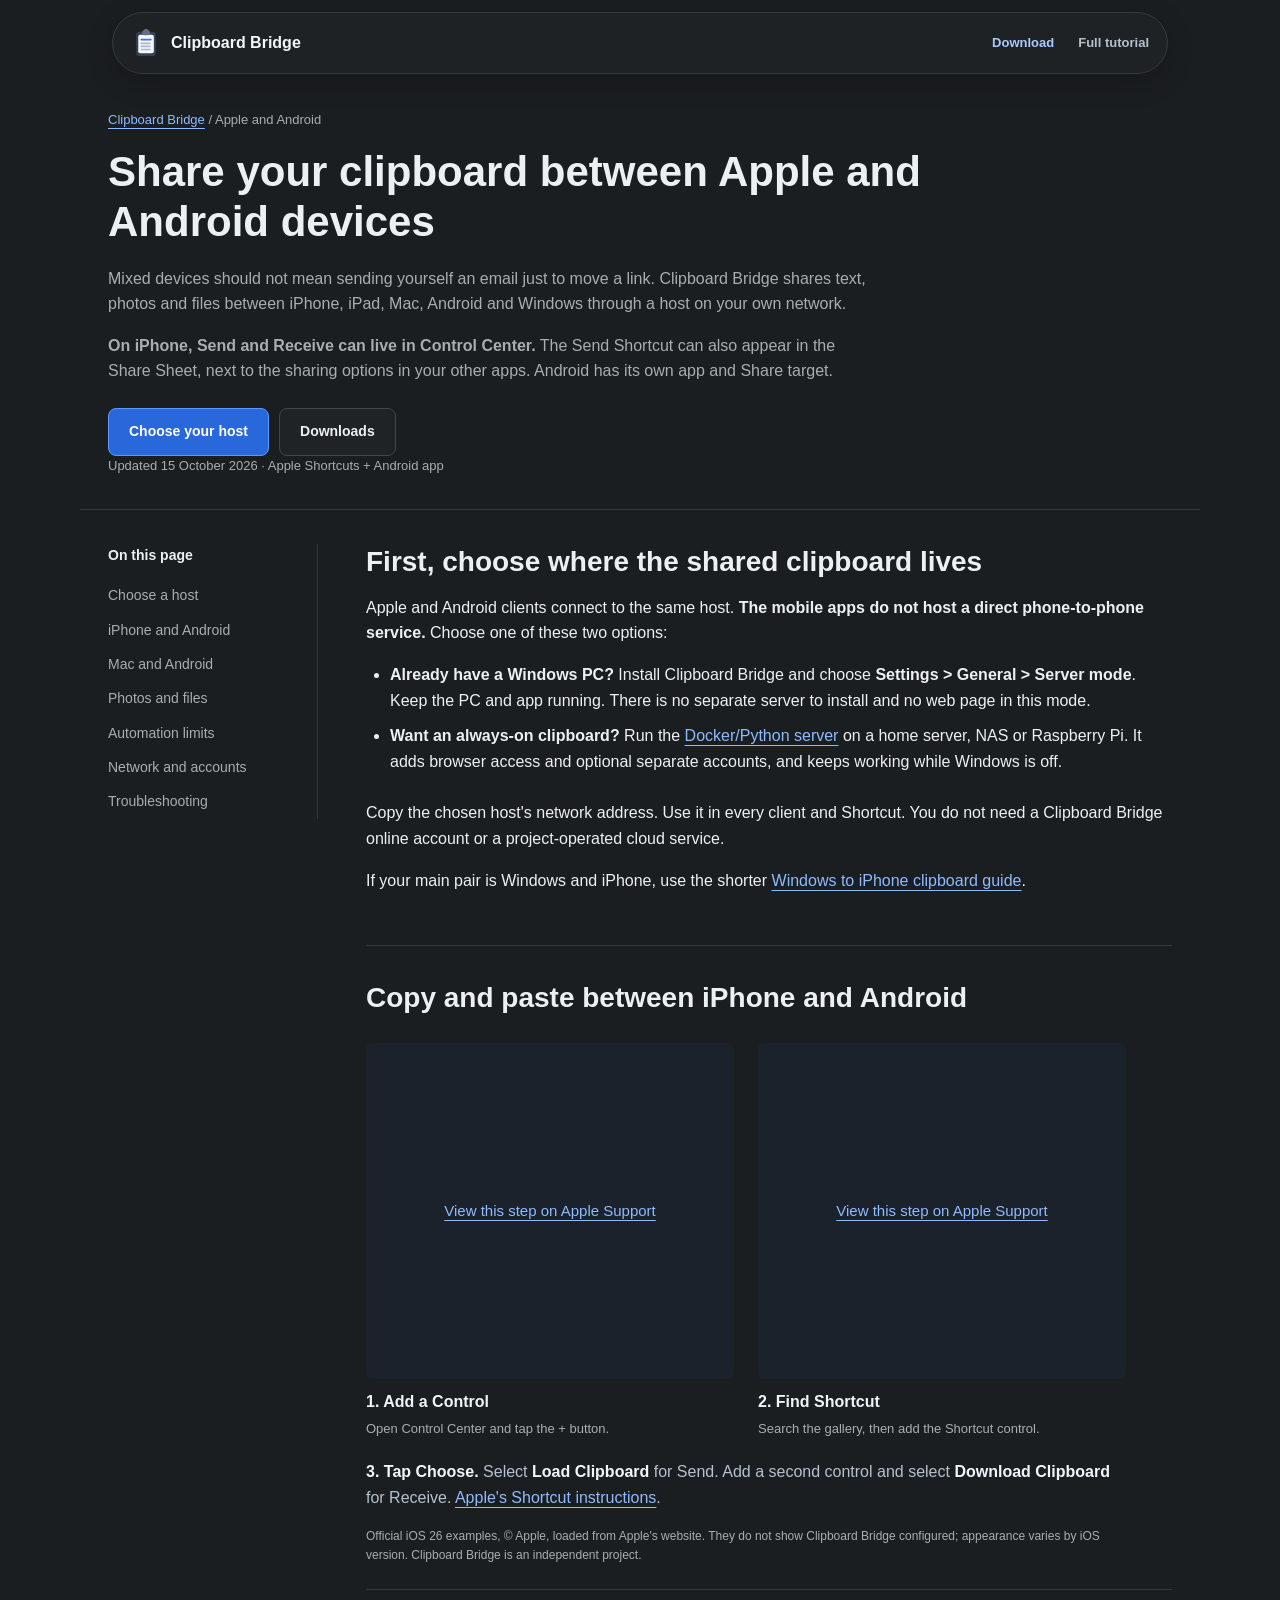
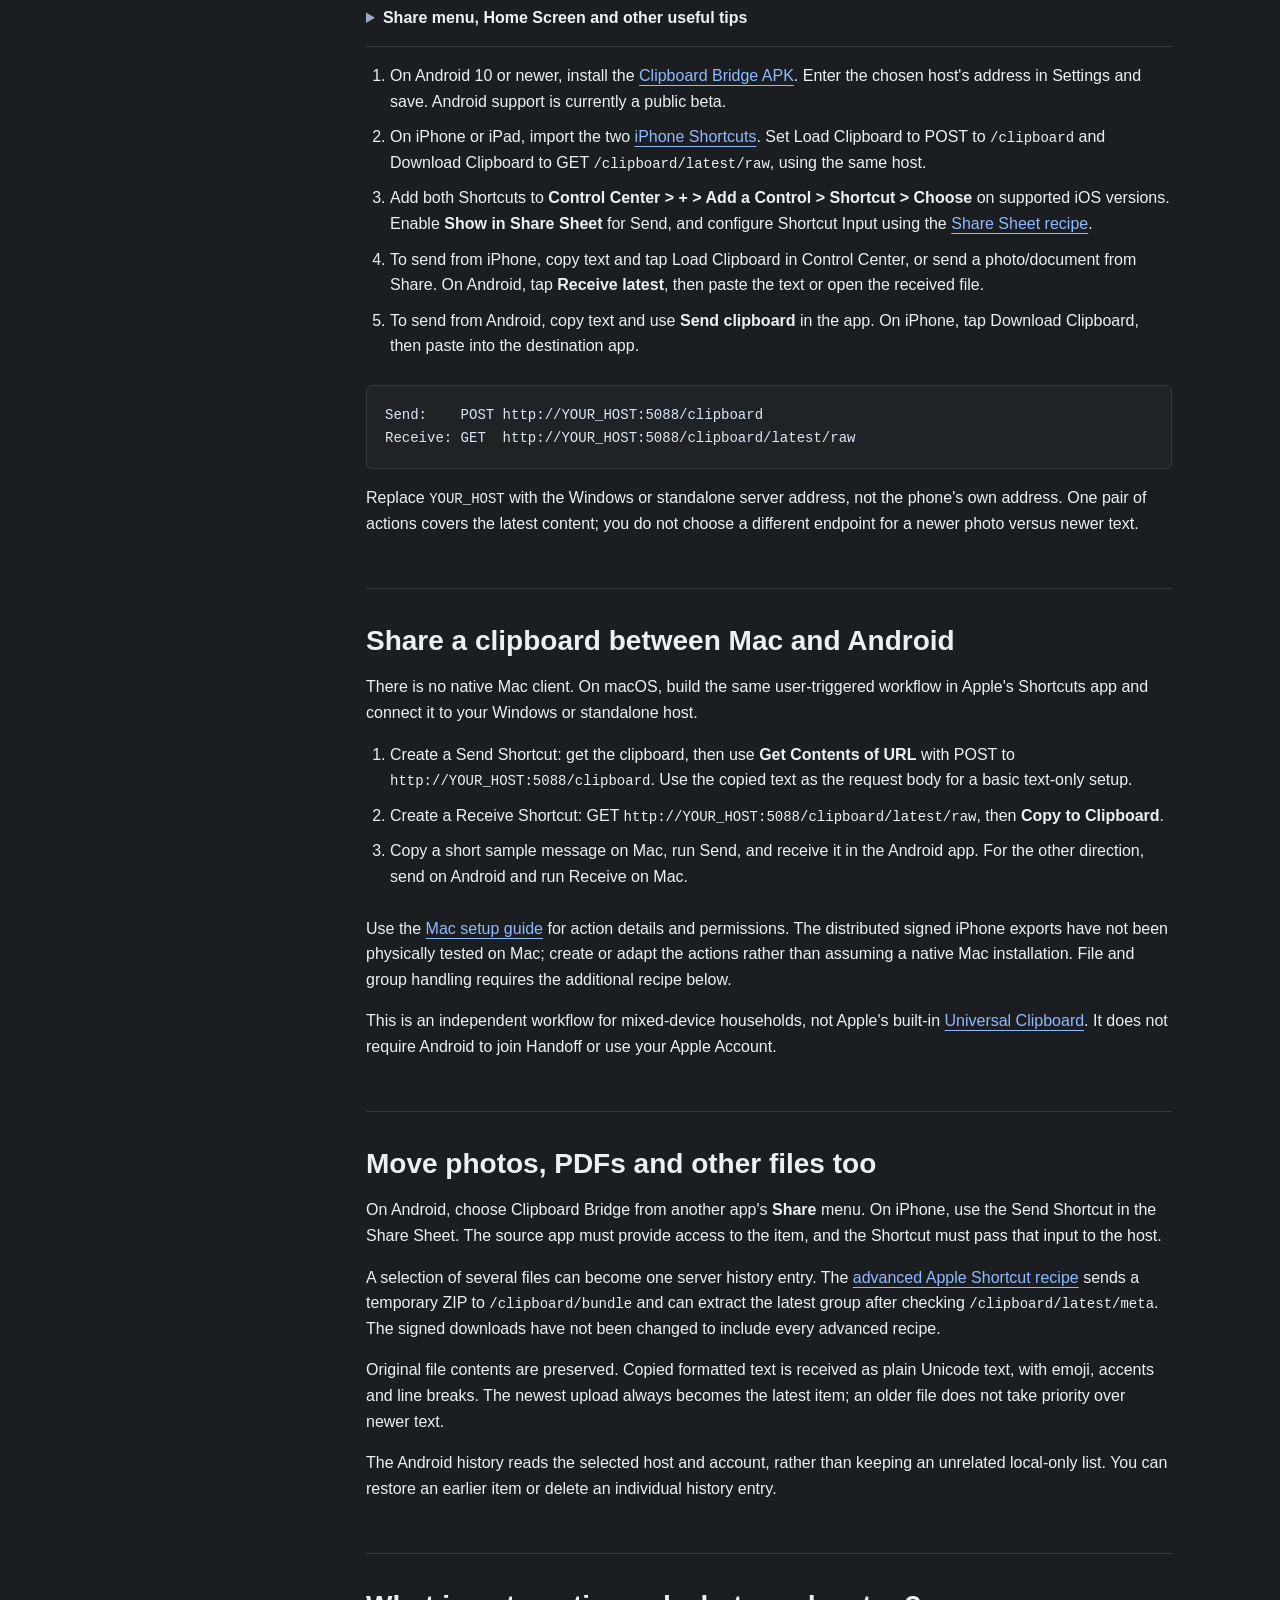
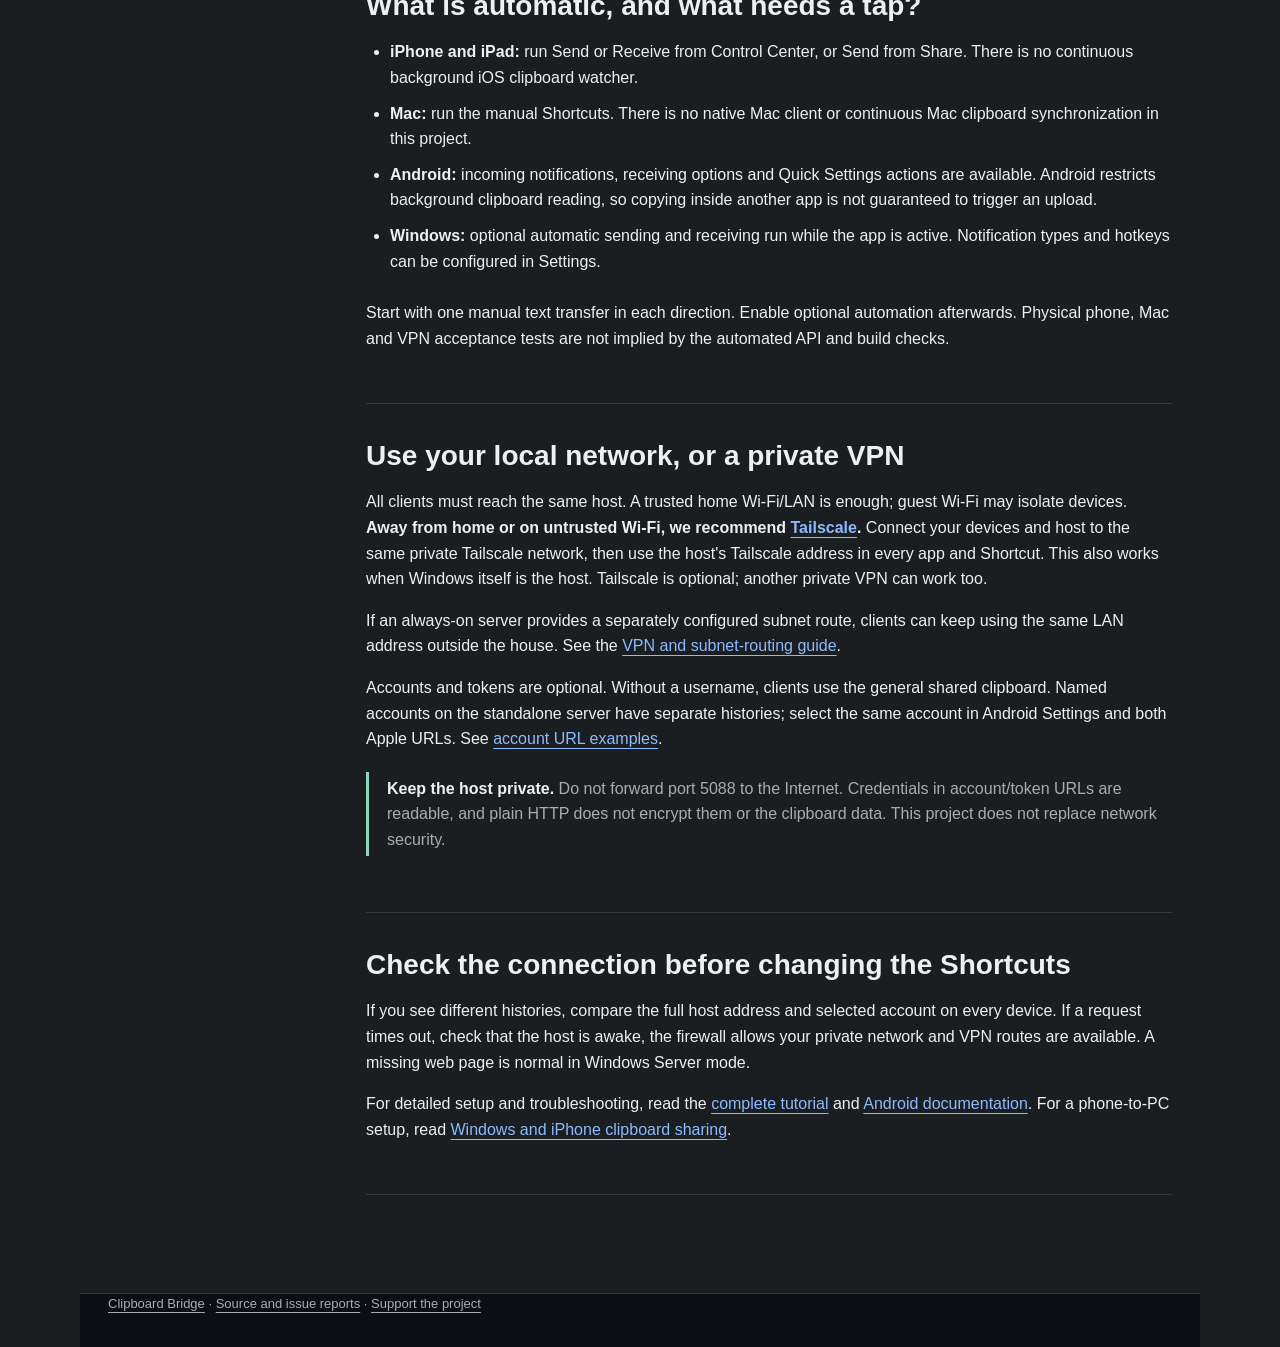
==== commit 22fd5a19: "Redesign Windows history and dark control states with Plexo-inspired surfaces" ====
--- a/docs/apple-android-clipboard.html
+++ b/docs/apple-android-clipboard.html
@@ -10,6 +10,7 @@
   <link rel="icon" href="icon.svg" type="image/svg+xml">
   <link rel="stylesheet" href="site.css">
   <link rel="stylesheet" href="apple-shortcuts.css">
+  <link rel="stylesheet" href="bridge-ui.css">
   <link rel="stylesheet" href="tutorial.css">
   <script src="site.js" defer></script>
   <meta property="og:type" content="article">
--- a/docs/site.css
+++ b/docs/site.css
@@ -122,6 +122,15 @@
 .windows-alternative p{font-size:14px;color:var(--muted);margin:0 0 18px}
 .windows-alternative strong{color:var(--ink)}
 .server-more{margin-top:32px;border-color:#cadcd0;font-size:13px}
+#server-preview{padding-top:0;border-top:0}
+.server-gallery{display:grid;grid-template-columns:minmax(0,1fr) minmax(0,1fr);gap:32px;align-items:start}
+.server-gallery figure{margin:0;min-width:0}
+.server-gallery a{display:block;border-radius:8px;overflow:hidden;border:1px solid #cadcd0;background:#fff}
+.server-gallery img{display:block;width:100%;height:auto}
+.server-gallery figcaption{font-size:14px;color:var(--muted);margin-top:14px;line-height:1.6}
+.server-gallery strong{color:var(--ink)}
+.server-capture-note{font-size:12px;color:var(--muted);margin:24px 0 0}
+@media(max-width:800px){.server-gallery{grid-template-columns:1fr;gap:28px}}
 .network-note{margin-top:34px;padding:28px 0 0;border-top:1px solid #cadcd0;max-width:1000px}
 .network-note h3{font-size:22px;margin:0 0 14px}
 .network-note p{font-size:14px;color:var(--muted);margin:0 0 14px}
--- a/docs/bridge-ui.css
+++ b/docs/bridge-ui.css
@@ -0,0 +1,51 @@
+/* Clipboard Bridge: graphite surfaces and precise motion, in the icon's blue. */
+:root{color-scheme:dark;--ink:#edf0f3;--muted:#a9adb2;--line:#34393e;--blue:#8ebaff;--green:#8fd4b4;--surface:#202325;--brand:#3478f6}
+html{scroll-padding-top:110px}
+body{background:#1b1e20;color:var(--ink);letter-spacing:0}
+nav{top:12px;margin:0 20px;background:transparent;border:0;padding:0;isolation:isolate}
+.nav-inner{max-width:1056px;min-height:62px;padding:12px 18px;border:1px solid #34393e;border-radius:34px;background:#202325ed;box-shadow:0 8px 28px #0003;backdrop-filter:blur(18px)}
+.brand{color:#f3f6fa}.brand img{width:30px;height:30px}.nav-links{gap:24px}.nav-links a{color:#b5bfcd}.nav-links a:hover,.nav-links a[aria-current="location"]{color:#fff}
+.nav-links .nav-download{color:#a9c9ff}.nav-links .support-nav{color:#f5b5cb}.nav-links .server-nav{color:#b1d5c5}
+.nav-links .icon{filter:brightness(0) invert(1);opacity:.85}.skip-link{background:#202a36;color:#fff}
+.hero{margin-top:26px;background:#1b1e20;border-bottom:1px solid var(--line);overflow:hidden}
+.hero-inner{max-width:1000px;padding:28px 24px 340px}
+.eyebrow{font-size:12px;color:#c0cbd9}.release-mark{background:#77ccaa;box-shadow:0 0 0 4px #77ccaa12}
+h1{font-size:54px;font-weight:740;line-height:1.1;letter-spacing:0}.hero-tagline{font-size:28px;font-weight:580;color:#a8c8ff;margin:10px 0 12px}
+.lead{font-size:16px;max-width:620px;color:#b8c2d0;line-height:1.65}.hero .actions{margin-top:20px}.hero-facts{margin-top:18px;color:#a9b5c7;gap:12px 24px}
+.hero-facts .icon{filter:brightness(0) invert(1);opacity:.7}
+.hero-visual{left:24px;right:24px;bottom:32px;height:285px;background-image:url("assets/windows-history-wide.png");background-size:auto 100%;background-repeat:no-repeat;background-position:center}
+.hero-caption{bottom:10px;color:#a4b1c4}.hero-visual{animation:bridge-arrive .7s cubic-bezier(.2,.8,.2,1) both}
+.button{border-color:#41474d;border-radius:8px;background:#202325;color:#edf0f3;box-shadow:none;transition:transform .18s ease,background .18s ease,border-color .18s ease,box-shadow .18s ease}
+.button .icon,.text-link .icon,.server-benefits .icon,.server-install h3 .icon,.mode-label .icon{filter:brightness(0) invert(1)}
+.button:hover{background:#2a3544;border-color:#8096b4;transform:translateY(-2px);box-shadow:inset 0 1px 0 #ffffff12,0 6px 18px #0002}
+.button:active{transform:translateY(0);box-shadow:inset 0 1px 3px #0003}.button.primary{background:#2868da;border-color:#5d98ff;color:#fff}.button.primary:hover{background:#3478f6;border-color:#94bbff}
+.button.android{background:#1c5747;border-color:#3d8c73;color:#f0fff9}.button.android:hover{background:#266e59}
+main section{padding:72px 28px}#download{padding-top:34px}.section-kicker{color:#a2beed;font-size:11px}.section-heading{gap:40px}.section-heading h2{font-size:36px}.section-heading .section-copy{font-size:15px}
+.grid{gap:28px}.item,.item:first-child,.item:last-child{padding:22px 0 0;border-left:0;border-top:1px solid #394455}.item>p:not(.mac-guide){min-height:90px}
+.platform-icon,.item:nth-child(2) .platform-icon,.item:nth-child(3) .platform-icon{background:#202a38;border:1px solid #3d4d65;border-radius:8px}
+.platform-icon img{filter:brightness(0) invert(1);opacity:.9}.item .button{min-height:45px}.item h3{font-size:23px}.download-version{color:#b2c0d5}
+.notice{color:#b8c5d8}.notice .icon{filter:brightness(0) invert(1)}.download-notes summary,.arm-downloads summary{color:#d7e2f1}
+.band{background:#202325}.step,.shortcut-action{border-color:#34393e}.step:before{font:500 14px/1.4 Consolas,monospace;color:#9dbcf1;margin-bottom:16px}.step h3{font-size:20px}
+.server-band{background:#12191c;border-color:#2a3b39}.server-benefits{color:#acd7c3}.server-version{color:#a4cfbc}.windows-alternative,.server-more,.network-note{border-color:#34473f}
+.command-line{background:#0c1215;border-color:#3c5147;border-radius:8px}.command-line code{color:#e0efe7}.copy-button{background:#1c2b24;border-color:#496456}.copy-button:hover{background:#2c4438}.copy-button .icon{filter:brightness(0) invert(1)}
+.server-gallery a{border-color:#3a454e;border-radius:8px;background:#f8fafc}.server-capture-note{color:#b6c4c7}
+.preview-band{background:#14181f}.preview-band .section-kicker{color:#b0cafa}.preview-band .section-copy{color:#b7c5d9}.app-figure{max-width:1080px;margin-top:30px}.app-figure img{border-radius:8px}.app-figure figcaption{color:#b6c4d5}
+.tray-demo{border-color:#394454}.tray-demo img{border-radius:8px}.preview-features{color:#c4d3e6}.server-gallery figcaption{color:#afbdca}
+.shortcut-action{background:transparent}.shortcut-action h3{font-size:22px}.phone-tips strong{color:#e7effa}.mac-note{color:#b5c0cf}.apple-choice,.apple-credit{color:#b5c1d0}.apple-choice strong{color:#f1f5fc}
+.apple-setup .apple-shot{background:#1b222b;border-color:#465260}.apple-step figcaption{color:#c2cedc}.apple-step figcaption strong{color:#f0f4fa}.apple-tips dt{color:#e7edf6}.apple-tips dd{color:#bac8d9}
+details{border-color:var(--line)}summary{color:#ecf2fa}summary::marker{color:#9aabc1}details[open] summary{color:#a8caff}details[open]>p{animation:bridge-expand .2s ease-out}
+#sharing-guides ul{padding-left:20px;color:#b5c1d1}#sharing-guides li{margin:14px 0}#support{background:#19161d;border-color:#42303c}#support .section-kicker{color:#f0b6cd}.button.support-button{color:#ffcada;border-color:#8c5870;background:#392333}.button.support-button:hover{background:#503046}
+footer{background:#0b0e12;color:#aab8ca}.tutorial-header{border-color:var(--line)}.tutorial-header h1{font-size:42px}.tutorial-article figure img{background:#f5f7fa}.tutorial-article pre{color:#dbe6f5}.tutorial-toc{top:106px}.tutorial-note{border-color:#70bda1}
+.reveal-enter{opacity:1;transform:none}.motion-enabled .reveal-enter:not(.is-visible){opacity:0;transform:translateY(14px)}.motion-enabled .reveal-enter{transition:opacity .55s ease,transform .55s cubic-bezier(.2,.8,.2,1);transition-delay:var(--reveal-delay,0ms)}
+.reading-progress{position:fixed;left:0;top:0;height:2px;background:#72a4ff;width:100%;transform:scaleX(0);transform-origin:left;z-index:50;pointer-events:none}
+.download-feedback{position:fixed;right:24px;bottom:24px;z-index:30;width:380px;max-width:calc(100% - 48px);padding:16px 48px 16px 18px;border:1px solid #52667f;border-radius:8px;background:#202a38;color:#eef4fe;box-shadow:0 10px 36px #0005;font-size:14px;animation:bridge-arrive .2s ease-out}
+.download-feedback[hidden]{display:none}.download-feedback button{position:absolute;right:10px;top:10px;display:grid;place-items:center;width:30px;height:30px;border:0;border-radius:6px;background:#344357;color:white;font-size:22px;cursor:pointer}
+@keyframes bridge-arrive{from{opacity:0;transform:translateY(12px)}to{opacity:1;transform:translateY(0)}}
+@keyframes bridge-expand{from{opacity:0;transform:translateY(-4px)}to{opacity:1;transform:translateY(0)}}
+@media(min-width:1500px){.hero-inner{padding-top:34px;padding-bottom:385px}.hero-visual{height:330px}}
+@media(max-width:900px){.nav-links{gap:18px}.nav-inner{padding:12px 16px}.hero-inner{padding-bottom:300px}.hero-visual{height:250px}h1{font-size:48px}.hero-tagline{font-size:26px}.section-heading h2{font-size:32px}.grid{gap:22px}.item>p:not(.mac-guide){min-height:124px}}
+@media(max-width:650px){nav{top:8px;margin:0 12px}.nav-inner{padding:10px 14px;min-height:58px;gap:10px}.brand{font-size:13px}.brand img{width:25px;height:25px}.nav-links{gap:14px}.nav-links .support-nav .icon{display:block}.support-nav span{display:none}.nav-links .support-nav{min-width:26px;min-height:32px;justify-content:center}.hero{margin-top:22px}.hero-inner{padding:24px 20px 220px}h1{font-size:38px}.hero-tagline{font-size:25px}.lead{font-size:15px;line-height:1.6}.hero-facts{font-size:11px;gap:8px 15px}.hero-visual{height:175px;left:16px;right:16px;bottom:30px}.hero-caption{font-size:10px}.hero .actions{gap:10px}.hero .button{padding:12px 16px}.section-heading h2{font-size:29px}main section{padding:48px 22px}.grid{gap:28px}.item>p:not(.mac-guide){min-height:0}.item,.item:first-child,.item:last-child{padding:22px 0 0}.tutorial-header h1{font-size:31px}.download-feedback{right:16px;bottom:16px;max-width:calc(100% - 32px)}}
+@media(max-width:360px){nav{margin:0 8px}.nav-inner{padding:8px 10px}.nav-links .nav-download{display:inline-flex}.nav-links{gap:10px}.brand{font-size:12px}.hero-inner{padding:22px 16px 180px}h1{font-size:34px}.hero-tagline{font-size:23px}.hero .button{flex:0 1 auto;font-size:12px;padding:10px 12px;min-height:44px}.hero-visual{height:135px}.hero-facts{font-size:10px;gap:7px 12px}}
+@media(max-height:760px) and (min-width:651px){.hero-inner{padding-top:20px;padding-bottom:240px}h1{font-size:44px}.hero-tagline{font-size:24px}.hero-visual{height:195px}.lead{font-size:15px}.hero-facts{margin-top:14px}.hero .actions{margin-top:16px}}
+@media(max-height:700px) and (max-width:650px){.hero-inner{padding-top:14px;padding-bottom:145px}h1{font-size:32px}.hero-tagline{font-size:22px}.lead{font-size:14px}.hero-visual{height:105px}.hero .actions{margin-top:14px}.hero-facts{margin-top:12px}.hero-caption{font-size:9px}}
+@media(prefers-reduced-motion:reduce){html{scroll-behavior:auto}*,*::before,*::after{animation:none!important;transition:none!important}.motion-enabled .reveal-enter:not(.is-visible){opacity:1;transform:none}}
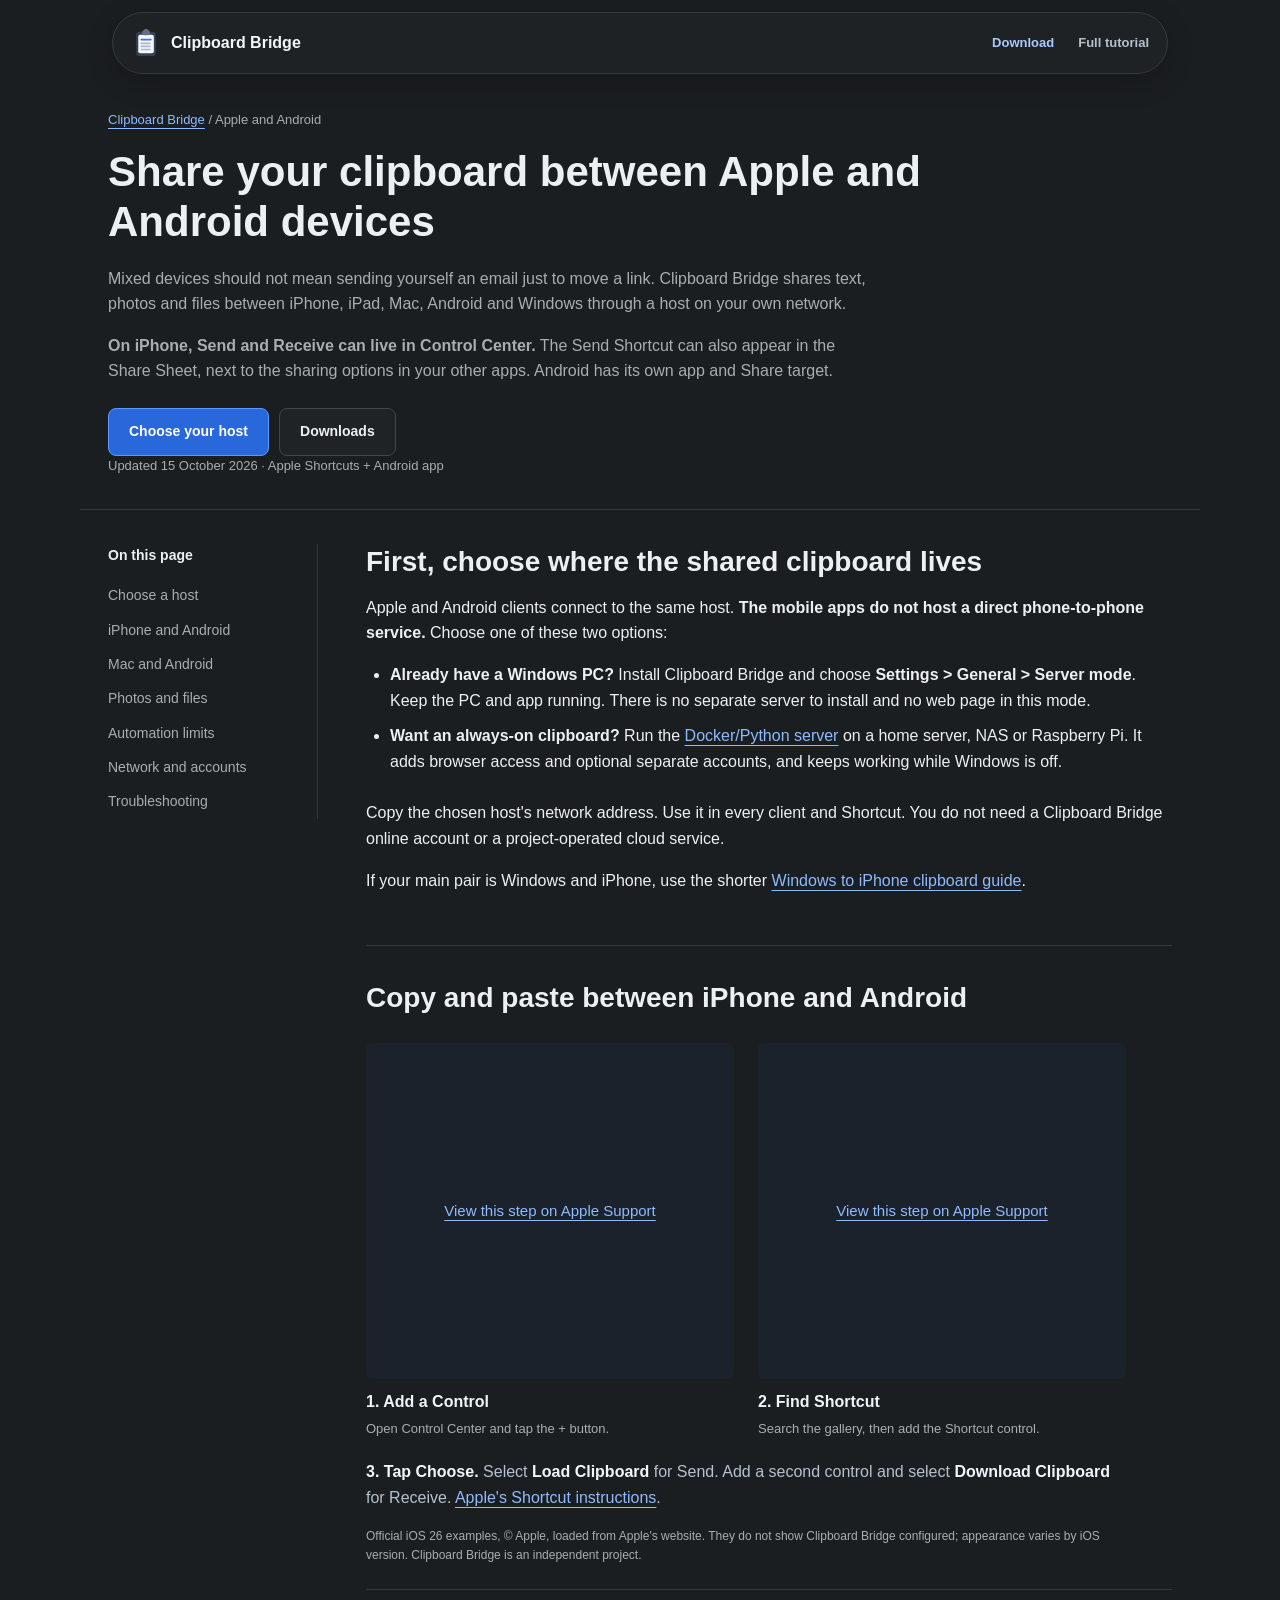
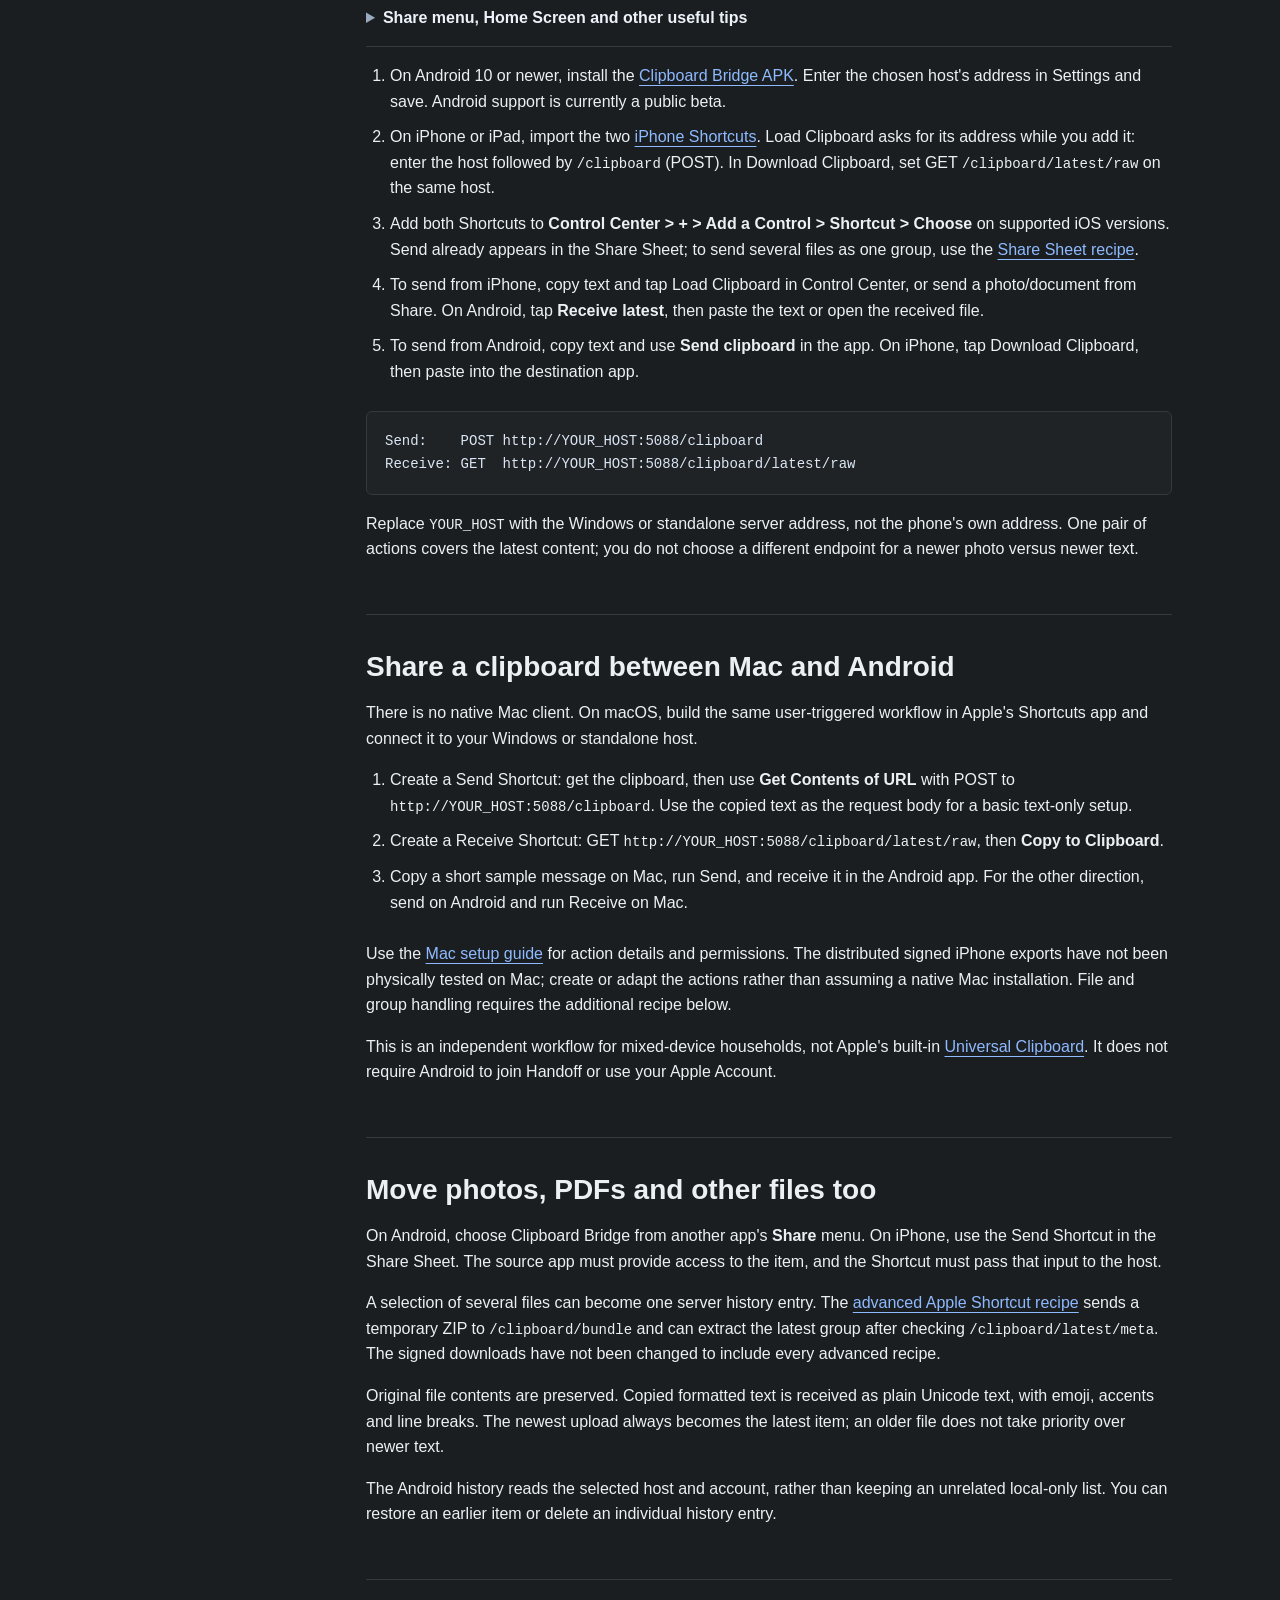
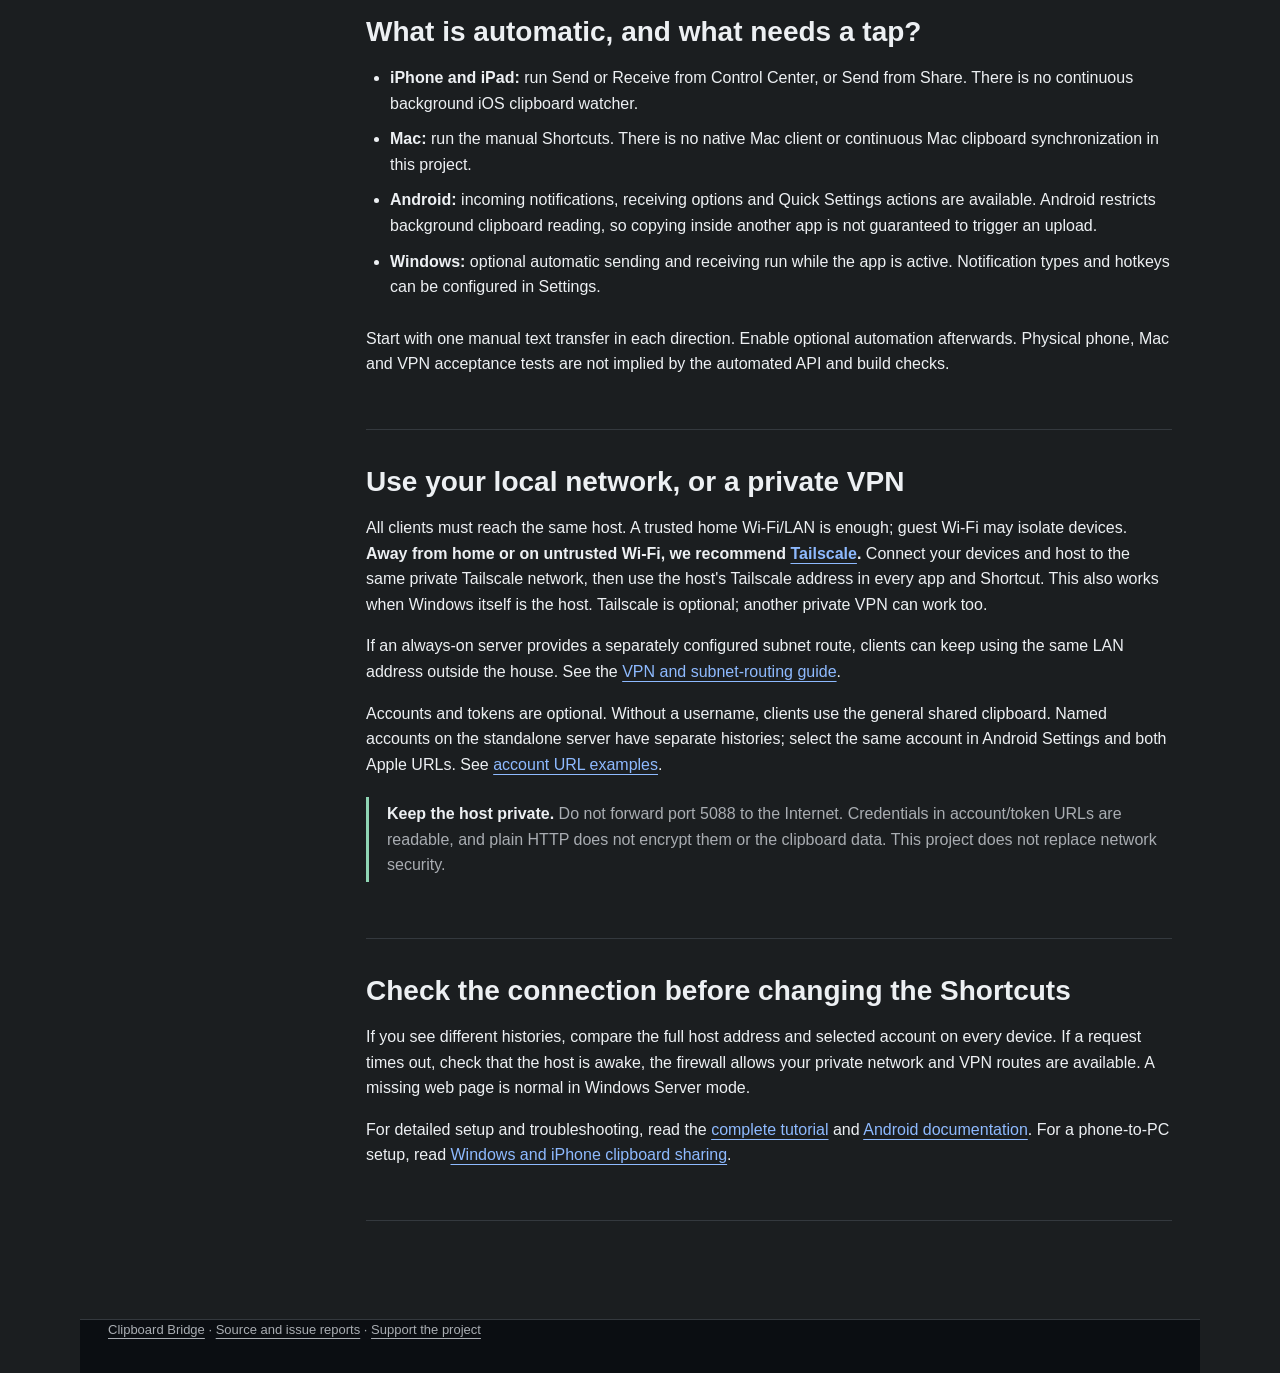
==== commit fa02df96: "Describe the updated Send Shortcut on the website The signed Load Clipboard export already appears i" ====
--- a/docs/apple-android-clipboard.html
+++ b/docs/apple-android-clipboard.html
@@ -17,10 +17,17 @@
   <meta property="og:title" content="A shared clipboard for Apple and Android devices">
   <meta property="og:description" content="Connect iPhone, iPad, Mac and Android using a host you control. Practical setup steps, Control Center access and honest platform limits.">
   <meta property="og:url" content="https://mattboxx.github.io/Clipboard-Bridge/apple-android-clipboard.html">
-  <meta property="og:image" content="https://mattboxx.github.io/Clipboard-Bridge/assets/windows-history.png">
+  <meta property="og:image" content="https://mattboxx.github.io/Clipboard-Bridge/assets/clipboard-bridge-cover.png">
+  <meta property="og:image:secure_url" content="https://mattboxx.github.io/Clipboard-Bridge/assets/clipboard-bridge-cover.png">
+  <meta property="og:image:type" content="image/png">
+  <meta property="og:image:width" content="1200">
+  <meta property="og:image:height" content="630">
+  <meta property="og:image:alt" content="Clipboard Bridge: text, photos and files across Windows, Android and Apple devices.">
   <meta name="twitter:card" content="summary_large_image">
+  <meta name="twitter:image" content="https://mattboxx.github.io/Clipboard-Bridge/assets/clipboard-bridge-cover.png">
+  <meta name="twitter:image:alt" content="Clipboard Bridge: text, photos and files across Windows, Android and Apple devices.">
   <script type="application/ld+json">
-  {"@context":"https://schema.org","@graph":[{"@type":"TechArticle","headline":"Share clipboard between iPhone, Mac and Android","description":"Connect Apple Shortcuts and the Android app to a shared Windows or Docker host.","datePublished":"2026-10-15","dateModified":"2026-10-15","inLanguage":"en","author":{"@type":"Person","name":"Mattboxx"},"mainEntityOfPage":"https://mattboxx.github.io/Clipboard-Bridge/apple-android-clipboard.html","about":{"@id":"https://mattboxx.github.io/Clipboard-Bridge/#software"},"image":"https://mattboxx.github.io/Clipboard-Bridge/assets/windows-history.png"},{"@type":"BreadcrumbList","itemListElement":[{"@type":"ListItem","position":1,"name":"Clipboard Bridge","item":"https://mattboxx.github.io/Clipboard-Bridge/"},{"@type":"ListItem","position":2,"name":"Apple and Android clipboard","item":"https://mattboxx.github.io/Clipboard-Bridge/apple-android-clipboard.html"}]}]}
+  {"@context":"https://schema.org","@graph":[{"@type":"TechArticle","headline":"Share clipboard between iPhone, Mac and Android","description":"Connect Apple Shortcuts and the Android app to a shared Windows or Docker host.","datePublished":"2026-10-15","dateModified":"2026-11-17","inLanguage":"en","author":{"@type":"Person","name":"Mattboxx"},"mainEntityOfPage":"https://mattboxx.github.io/Clipboard-Bridge/apple-android-clipboard.html","about":{"@id":"https://mattboxx.github.io/Clipboard-Bridge/#software"},"image":"https://mattboxx.github.io/Clipboard-Bridge/assets/clipboard-bridge-cover.png"},{"@type":"BreadcrumbList","itemListElement":[{"@type":"ListItem","position":1,"name":"Clipboard Bridge","item":"https://mattboxx.github.io/Clipboard-Bridge/"},{"@type":"ListItem","position":2,"name":"Apple and Android clipboard","item":"https://mattboxx.github.io/Clipboard-Bridge/apple-android-clipboard.html"}]}]}
   </script>
 </head>
 <body>
@@ -54,7 +61,7 @@
         <p class="apple-credit">Official iOS 26 examples, &copy; Apple, loaded from Apple's website. They do not show Clipboard Bridge configured; appearance varies by iOS version. Clipboard Bridge is an independent project.</p>
         <details class="apple-tips"><summary>Share menu, Home Screen and other useful tips</summary>
           <dl>
-            <dt>Send without copying first</dt><dd>In the Send Shortcut's details, enable <strong>Show in Share Sheet</strong>. Then select a photo, file or link in another app and use <strong>Share &gt; Load Clipboard</strong>. The Shortcut must use Shortcut Input when present: follow the <a href="https://github.com/Mattboxx/Clipboard-Bridge/blob/main/GUIDE.md#51-send-clipboard-to-server">input and multi-file recipe</a>. <a href="https://support.apple.com/guide/shortcuts/apd163eb9f95/ios">Apple's Share Sheet guide</a>.</dd>
+            <dt>Send without copying first</dt><dd>The Send Shortcut already appears in the Share Sheet. Select a photo, file or link in another app and use <strong>Share &gt; Load Clipboard</strong>. A single link is sent as its address, not as the downloaded page; started without input, the Shortcut sends the clipboard. To send several files as one group, follow the <a href="https://github.com/Mattboxx/Clipboard-Bridge/blob/main/GUIDE.md#51-send-clipboard-to-server">multi-file recipe</a>. <a href="https://support.apple.com/guide/shortcuts/apd163eb9f95/ios">Apple's Share Sheet guide</a>.</dd>
             <dt>Prefer an icon on your Home Screen?</dt><dd>Open the Shortcut's details and choose <strong>Add to Home Screen</strong>. Repeat for Receive. <a href="https://support.apple.com/guide/shortcuts/apd735880972/ios">Apple's Home Screen guide</a>.</dd>
             <dt>Cannot find the Shortcut?</dt><dd>Import and configure it first. Control Center uses the <strong>Shortcut</strong> control, not a separate Clipboard Bridge app control. In Share, scroll down; if the action is missing, check Show in Share Sheet and the accepted input types.</dd>
             <dt>Test once before using it every day</dt><dd>Keep the host awake and use the same trusted network or private VPN. Send a short message and receive it on the other device. Allow local-network access if iOS asks.</dd>
@@ -62,8 +69,8 @@
         </details>
         <ol>
           <li>On Android 10 or newer, install the <a href="./#download">Clipboard Bridge APK</a>. Enter the chosen host's address in Settings and save. Android support is currently a public beta.</li>
-          <li>On iPhone or iPad, import the two <a href="./#shortcuts">iPhone Shortcuts</a>. Set Load Clipboard to POST to <code>/clipboard</code> and Download Clipboard to GET <code>/clipboard/latest/raw</code>, using the same host.</li>
-          <li>Add both Shortcuts to <strong>Control Center &gt; + &gt; Add a Control &gt; Shortcut &gt; Choose</strong> on supported iOS versions. Enable <strong>Show in Share Sheet</strong> for Send, and configure Shortcut Input using the <a href="https://github.com/Mattboxx/Clipboard-Bridge/blob/main/GUIDE.md#51-send-clipboard-to-server">Share Sheet recipe</a>.</li>
+          <li>On iPhone or iPad, import the two <a href="./#shortcuts">iPhone Shortcuts</a>. Load Clipboard asks for its address while you add it: enter the host followed by <code>/clipboard</code> (POST). In Download Clipboard, set GET <code>/clipboard/latest/raw</code> on the same host.</li>
+          <li>Add both Shortcuts to <strong>Control Center &gt; + &gt; Add a Control &gt; Shortcut &gt; Choose</strong> on supported iOS versions. Send already appears in the Share Sheet; to send several files as one group, use the <a href="https://github.com/Mattboxx/Clipboard-Bridge/blob/main/GUIDE.md#51-send-clipboard-to-server">Share Sheet recipe</a>.</li>
           <li>To send from iPhone, copy text and tap Load Clipboard in Control Center, or send a photo/document from Share. On Android, tap <strong>Receive latest</strong>, then paste the text or open the received file.</li>
           <li>To send from Android, copy text and use <strong>Send clipboard</strong> in the app. On iPhone, tap Download Clipboard, then paste into the destination app.</li>
         </ol>
--- a/docs/bridge-ui.css
+++ b/docs/bridge-ui.css
@@ -6,6 +6,9 @@
 .nav-inner{max-width:1056px;min-height:62px;padding:12px 18px;border:1px solid #34393e;border-radius:34px;background:#202325ed;box-shadow:0 8px 28px #0003;backdrop-filter:blur(18px)}
 .brand{color:#f3f6fa}.brand img{width:30px;height:30px}.nav-links{gap:24px}.nav-links a{color:#b5bfcd}.nav-links a:hover,.nav-links a[aria-current="location"]{color:#fff}
 .nav-links .nav-download{color:#a9c9ff}.nav-links .support-nav{color:#f5b5cb}.nav-links .server-nav{color:#b1d5c5}
+.nav-links .support-nav,.button.support-button{min-height:44px;padding:10px 14px;border:1px solid #df5364;border-radius:8px;background:#b52338;color:#fff;font-weight:650;line-height:1.2;transition:background .16s ease,border-color .16s ease}
+.nav-links .support-nav:hover,.button.support-button:hover{background:#cc2b41;border-color:#f87888;color:#fff}
+.support-nav span{display:inline}.support-nav:focus-visible,.support-button:focus-visible{outline:3px solid #ff9aa7;outline-offset:4px}
 .nav-links .icon{filter:brightness(0) invert(1);opacity:.85}.skip-link{background:#202a36;color:#fff}
 .hero{margin-top:26px;background:#1b1e20;border-bottom:1px solid var(--line);overflow:hidden}
 .hero-inner{max-width:1000px;padding:28px 24px 340px}
@@ -22,6 +25,8 @@
 .button.android{background:#1c5747;border-color:#3d8c73;color:#f0fff9}.button.android:hover{background:#266e59}
 main section{padding:72px 28px}#download{padding-top:34px}.section-kicker{color:#a2beed;font-size:11px}.section-heading{gap:40px}.section-heading h2{font-size:36px}.section-heading .section-copy{font-size:15px}
 .grid{gap:28px}.item,.item:first-child,.item:last-child{padding:22px 0 0;border-left:0;border-top:1px solid #394455}.item>p:not(.mac-guide){min-height:90px}
+@media(min-width:651px){#download .grid{grid-template-columns:repeat(2,minmax(0,1fr))}}
+@media(min-width:1180px){#download .grid{grid-template-columns:repeat(4,minmax(0,1fr))}}
 .platform-icon,.item:nth-child(2) .platform-icon,.item:nth-child(3) .platform-icon{background:#202a38;border:1px solid #3d4d65;border-radius:8px}
 .platform-icon img{filter:brightness(0) invert(1);opacity:.9}.item .button{min-height:45px}.item h3{font-size:23px}.download-version{color:#b2c0d5}
 .notice{color:#b8c5d8}.notice .icon{filter:brightness(0) invert(1)}.download-notes summary,.arm-downloads summary{color:#d7e2f1}
@@ -34,7 +39,7 @@
 .shortcut-action{background:transparent}.shortcut-action h3{font-size:22px}.phone-tips strong{color:#e7effa}.mac-note{color:#b5c0cf}.apple-choice,.apple-credit{color:#b5c1d0}.apple-choice strong{color:#f1f5fc}
 .apple-setup .apple-shot{background:#1b222b;border-color:#465260}.apple-step figcaption{color:#c2cedc}.apple-step figcaption strong{color:#f0f4fa}.apple-tips dt{color:#e7edf6}.apple-tips dd{color:#bac8d9}
 details{border-color:var(--line)}summary{color:#ecf2fa}summary::marker{color:#9aabc1}details[open] summary{color:#a8caff}details[open]>p{animation:bridge-expand .2s ease-out}
-#sharing-guides ul{padding-left:20px;color:#b5c1d1}#sharing-guides li{margin:14px 0}#support{background:#19161d;border-color:#42303c}#support .section-kicker{color:#f0b6cd}.button.support-button{color:#ffcada;border-color:#8c5870;background:#392333}.button.support-button:hover{background:#503046}
+#sharing-guides ul{padding-left:20px;color:#b5c1d1}#sharing-guides li{margin:14px 0}#support{background:#19161d;border-color:#42303c}#support .section-kicker{color:#f0b6cd}
 footer{background:#0b0e12;color:#aab8ca}.tutorial-header{border-color:var(--line)}.tutorial-header h1{font-size:42px}.tutorial-article figure img{background:#f5f7fa}.tutorial-article pre{color:#dbe6f5}.tutorial-toc{top:106px}.tutorial-note{border-color:#70bda1}
 .reveal-enter{opacity:1;transform:none}.motion-enabled .reveal-enter:not(.is-visible){opacity:0;transform:translateY(14px)}.motion-enabled .reveal-enter{transition:opacity .55s ease,transform .55s cubic-bezier(.2,.8,.2,1);transition-delay:var(--reveal-delay,0ms)}
 .reading-progress{position:fixed;left:0;top:0;height:2px;background:#72a4ff;width:100%;transform:scaleX(0);transform-origin:left;z-index:50;pointer-events:none}
@@ -44,8 +49,28 @@
 @keyframes bridge-expand{from{opacity:0;transform:translateY(-4px)}to{opacity:1;transform:translateY(0)}}
 @media(min-width:1500px){.hero-inner{padding-top:34px;padding-bottom:385px}.hero-visual{height:330px}}
 @media(max-width:900px){.nav-links{gap:18px}.nav-inner{padding:12px 16px}.hero-inner{padding-bottom:300px}.hero-visual{height:250px}h1{font-size:48px}.hero-tagline{font-size:26px}.section-heading h2{font-size:32px}.grid{gap:22px}.item>p:not(.mac-guide){min-height:124px}}
-@media(max-width:650px){nav{top:8px;margin:0 12px}.nav-inner{padding:10px 14px;min-height:58px;gap:10px}.brand{font-size:13px}.brand img{width:25px;height:25px}.nav-links{gap:14px}.nav-links .support-nav .icon{display:block}.support-nav span{display:none}.nav-links .support-nav{min-width:26px;min-height:32px;justify-content:center}.hero{margin-top:22px}.hero-inner{padding:24px 20px 220px}h1{font-size:38px}.hero-tagline{font-size:25px}.lead{font-size:15px;line-height:1.6}.hero-facts{font-size:11px;gap:8px 15px}.hero-visual{height:175px;left:16px;right:16px;bottom:30px}.hero-caption{font-size:10px}.hero .actions{gap:10px}.hero .button{padding:12px 16px}.section-heading h2{font-size:29px}main section{padding:48px 22px}.grid{gap:28px}.item>p:not(.mac-guide){min-height:0}.item,.item:first-child,.item:last-child{padding:22px 0 0}.tutorial-header h1{font-size:31px}.download-feedback{right:16px;bottom:16px;max-width:calc(100% - 32px)}}
+@media(max-width:650px){nav{top:8px;margin:0 12px}.nav-inner{padding:10px 14px;min-height:58px;gap:10px}.brand{font-size:13px}.brand img{width:25px;height:25px}.nav-links{gap:14px}.nav-links .support-nav .icon{display:none}.support-nav span{display:inline}.nav-links .support-nav{min-height:44px;padding:10px 12px;justify-content:center}.hero{margin-top:22px}.hero-inner{padding:24px 20px 220px}h1{font-size:38px}.hero-tagline{font-size:25px}.lead{font-size:15px;line-height:1.6}.hero-facts{font-size:11px;gap:8px 15px}.hero-visual{height:175px;left:16px;right:16px;bottom:30px}.hero-caption{font-size:10px}.hero .actions{gap:10px}.hero .button{padding:12px 16px}.section-heading h2{font-size:29px}main section{padding:48px 22px}.grid{gap:28px}.item>p:not(.mac-guide){min-height:0}.item,.item:first-child,.item:last-child{padding:22px 0 0}.tutorial-header h1{font-size:31px}.download-feedback{right:16px;bottom:16px;max-width:calc(100% - 32px)}}
 @media(max-width:360px){nav{margin:0 8px}.nav-inner{padding:8px 10px}.nav-links .nav-download{display:inline-flex}.nav-links{gap:10px}.brand{font-size:12px}.hero-inner{padding:22px 16px 180px}h1{font-size:34px}.hero-tagline{font-size:23px}.hero .button{flex:0 1 auto;font-size:12px;padding:10px 12px;min-height:44px}.hero-visual{height:135px}.hero-facts{font-size:10px;gap:7px 12px}}
 @media(max-height:760px) and (min-width:651px){.hero-inner{padding-top:20px;padding-bottom:240px}h1{font-size:44px}.hero-tagline{font-size:24px}.hero-visual{height:195px}.lead{font-size:15px}.hero-facts{margin-top:14px}.hero .actions{margin-top:16px}}
 @media(max-height:700px) and (max-width:650px){.hero-inner{padding-top:14px;padding-bottom:145px}h1{font-size:32px}.hero-tagline{font-size:22px}.lead{font-size:14px}.hero-visual{height:105px}.hero .actions{margin-top:14px}.hero-facts{margin-top:12px}.hero-caption{font-size:9px}}
 @media(prefers-reduced-motion:reduce){html{scroll-behavior:auto}*,*::before,*::after{animation:none!important;transition:none!important}.motion-enabled .reveal-enter:not(.is-visible){opacity:1;transform:none}}
+
+body.support-dialog-open{overflow:hidden}
+.support-alternatives{font-size:13px;flex-basis:100%;margin:0}.support-dialog-ready .support-alternatives{display:none}
+.support-dialog{width:min(460px,calc(100% - 32px));max-height:calc(100vh - 48px);max-height:calc(100dvh - 48px);padding:24px;margin:auto;overflow:auto;border:1px solid #4c4247;border-radius:8px;background:#202325;color:#edf0f3;box-shadow:0 24px 80px #0008}
+.support-dialog::backdrop{background:#0a0c10b8;backdrop-filter:blur(5px)}
+.support-dialog[open]{animation:bridge-arrive .18s ease-out}
+.support-dialog-head{display:flex;align-items:start;justify-content:space-between;gap:16px}
+.support-dialog h2{margin:5px 0 0;font-size:23px;line-height:1.3}
+.support-dialog p{margin:16px 0;color:#bfc5cd;font-size:14px;line-height:1.65}
+.support-dialog-close{display:grid;place-items:center;flex:0 0 44px;width:44px;height:44px;padding:0;border:1px solid #4b5158;border-radius:6px;background:#2c3034;color:#edf0f3;font-family:inherit;font-size:28px;line-height:1;cursor:pointer}
+.support-dialog-close:hover{background:#3b4147}
+.support-providers{border-top:1px solid #45494e;margin:22px 0 0}
+.support-provider{display:flex;align-items:center;justify-content:space-between;gap:16px;min-height:86px;padding:16px 10px;border-bottom:1px solid #45494e;color:#fff;text-decoration:none;transition:background .16s ease}
+.support-provider:hover{background:#2e3337}.support-provider strong{display:block;font-size:16px;font-weight:650}
+.support-provider-note{display:block;font-size:13px;color:#bfc5cd;margin-top:4px}.support-provider .icon{filter:brightness(0) invert(1)}
+.support-dialog .support-dialog-foot{font-size:12px;margin:20px 0 0;color:#aeb5be}
+.support-dialog a:focus-visible,.support-dialog button:focus-visible{outline:3px solid #ff9aa7;outline-offset:3px}
+@media(max-width:900px) and (min-width:651px){.nav-links a[href="#start"]{display:none}}
+@media(max-width:350px){.nav-links .nav-download{display:none}}
+@media(max-width:480px){.support-dialog{padding:20px}.support-dialog h2{font-size:21px}}
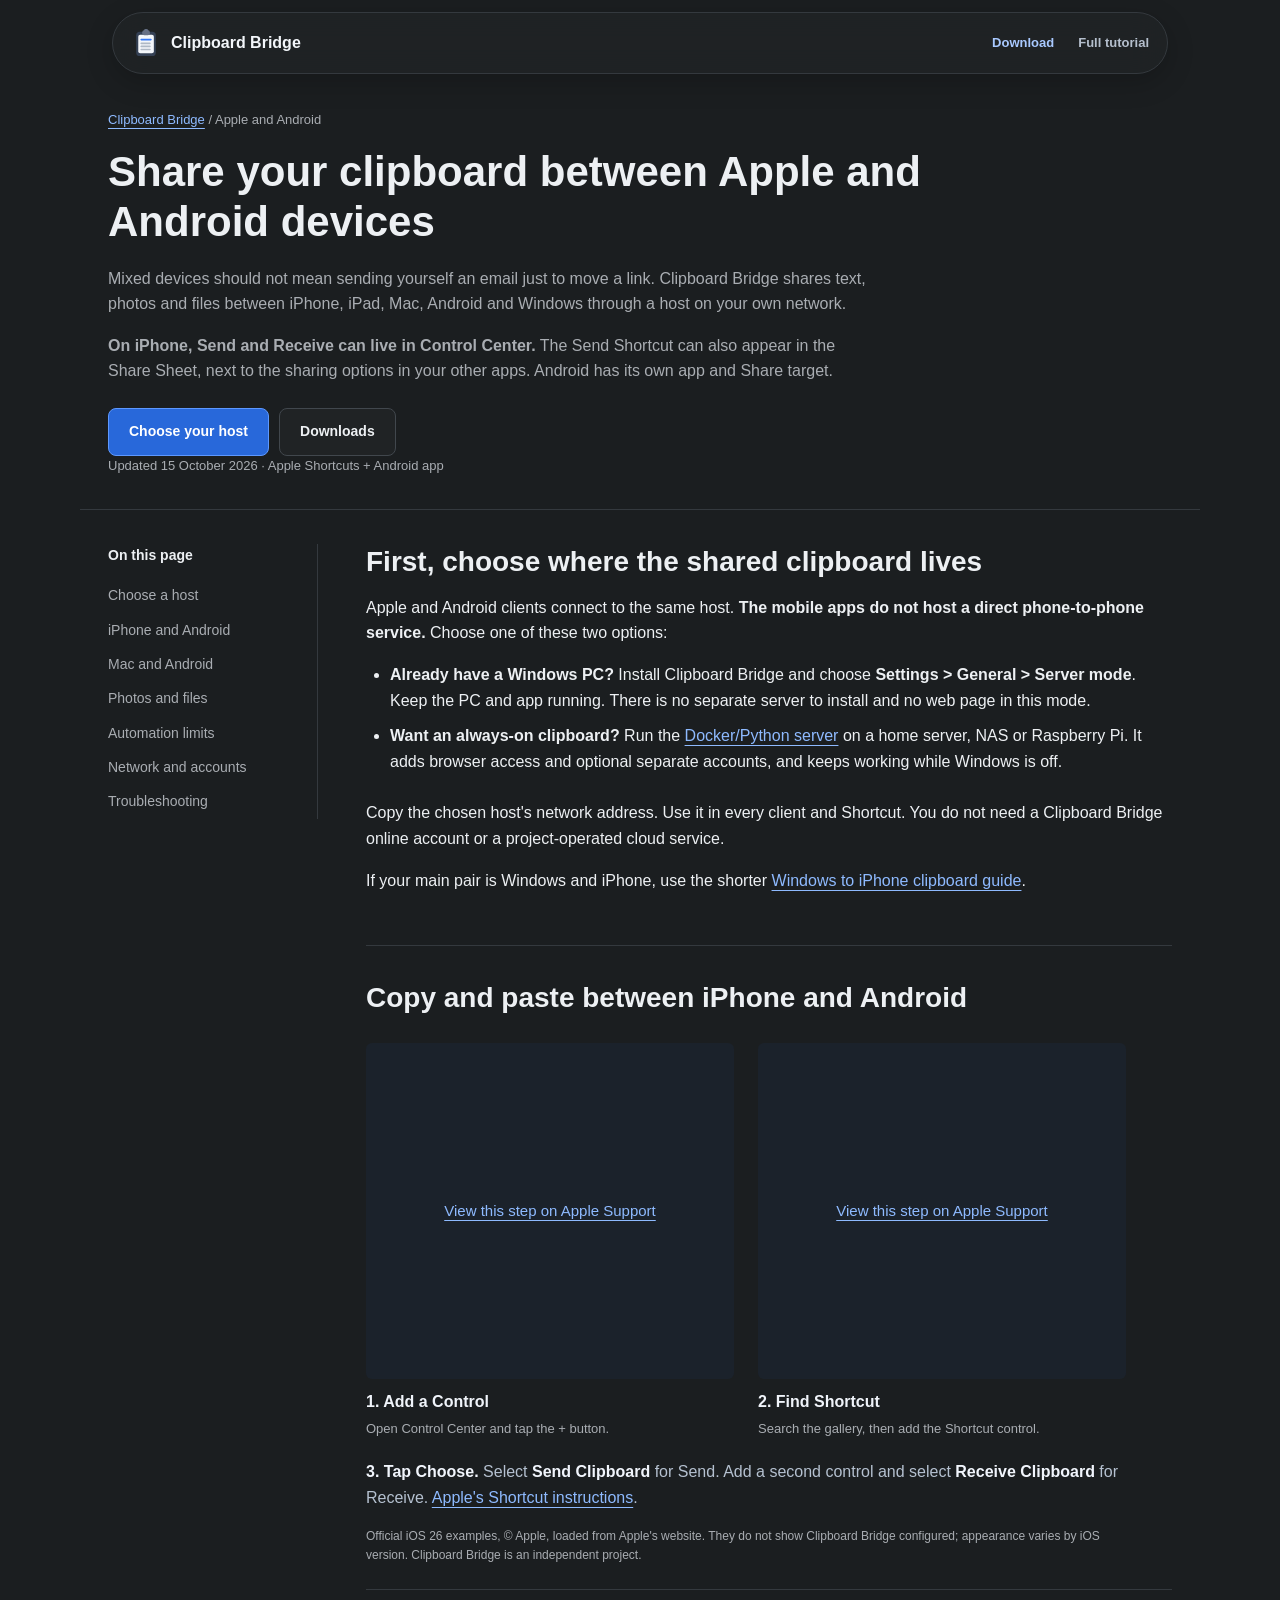
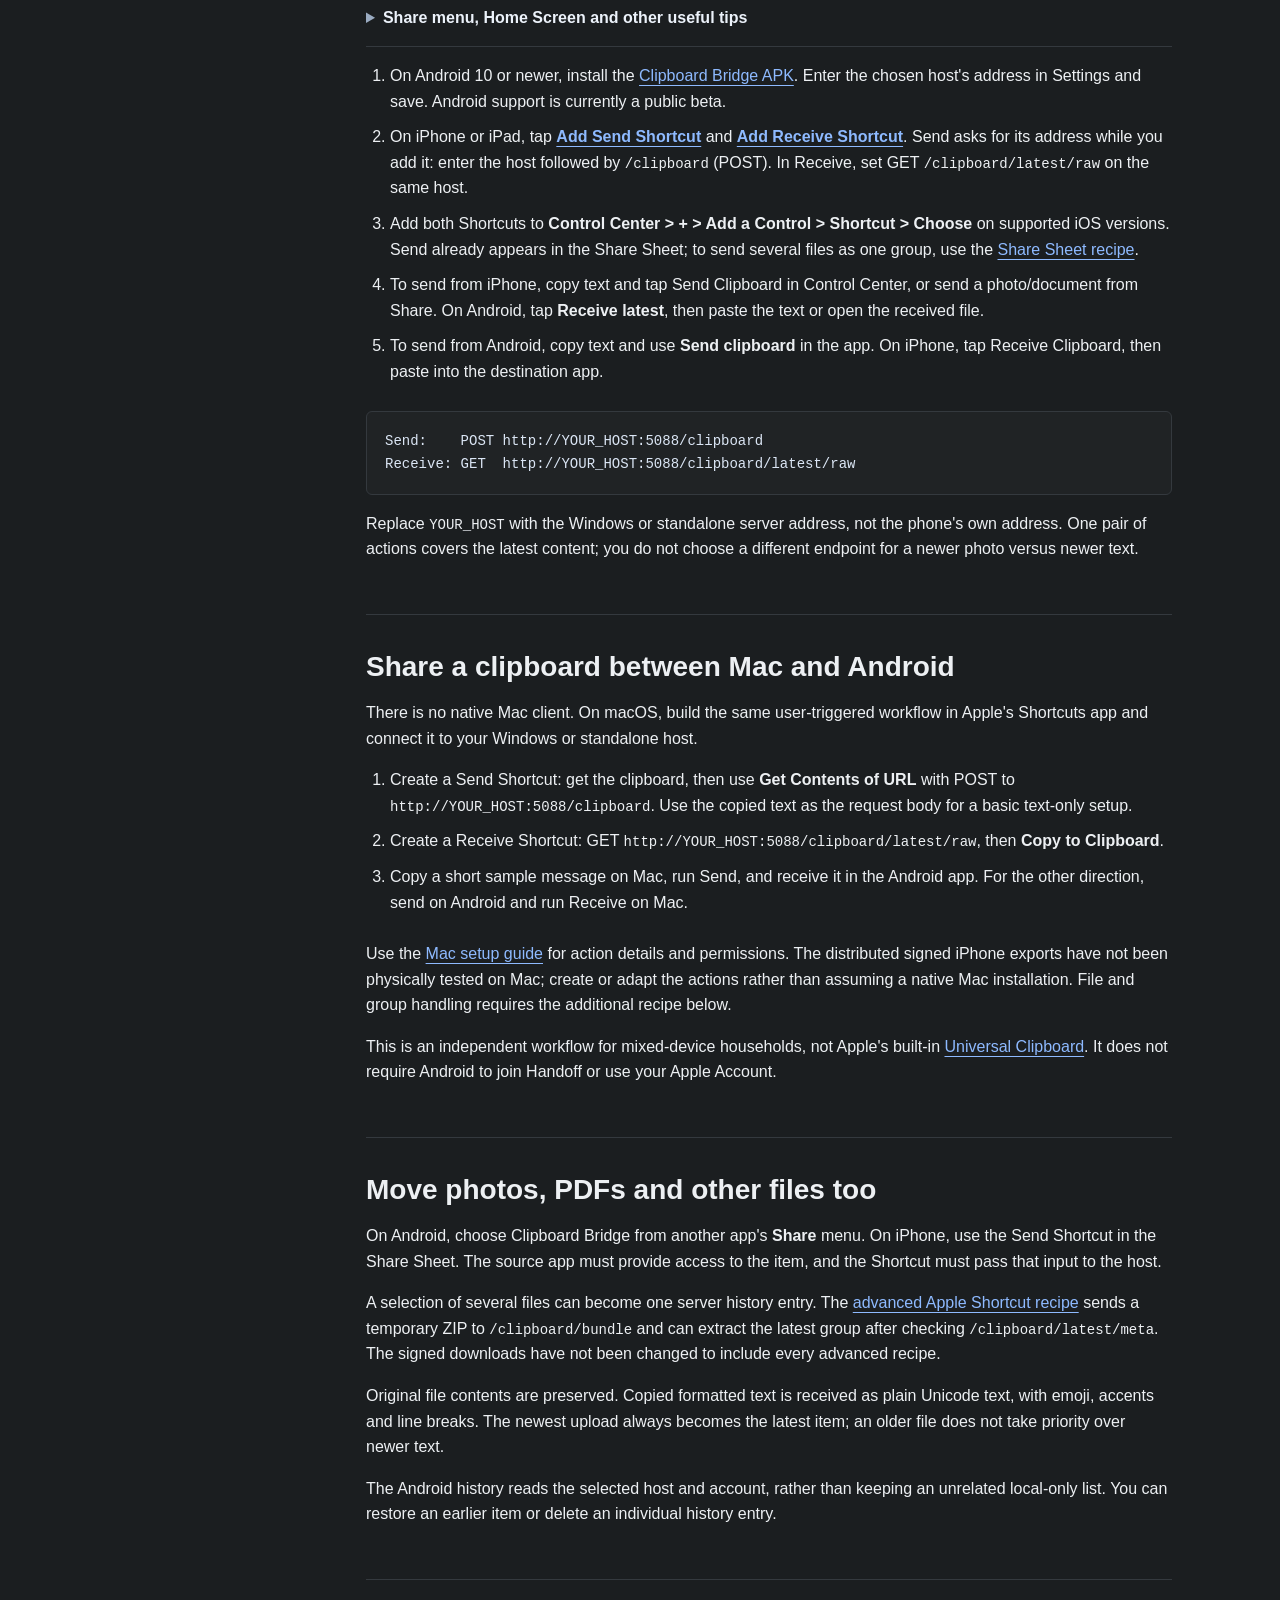
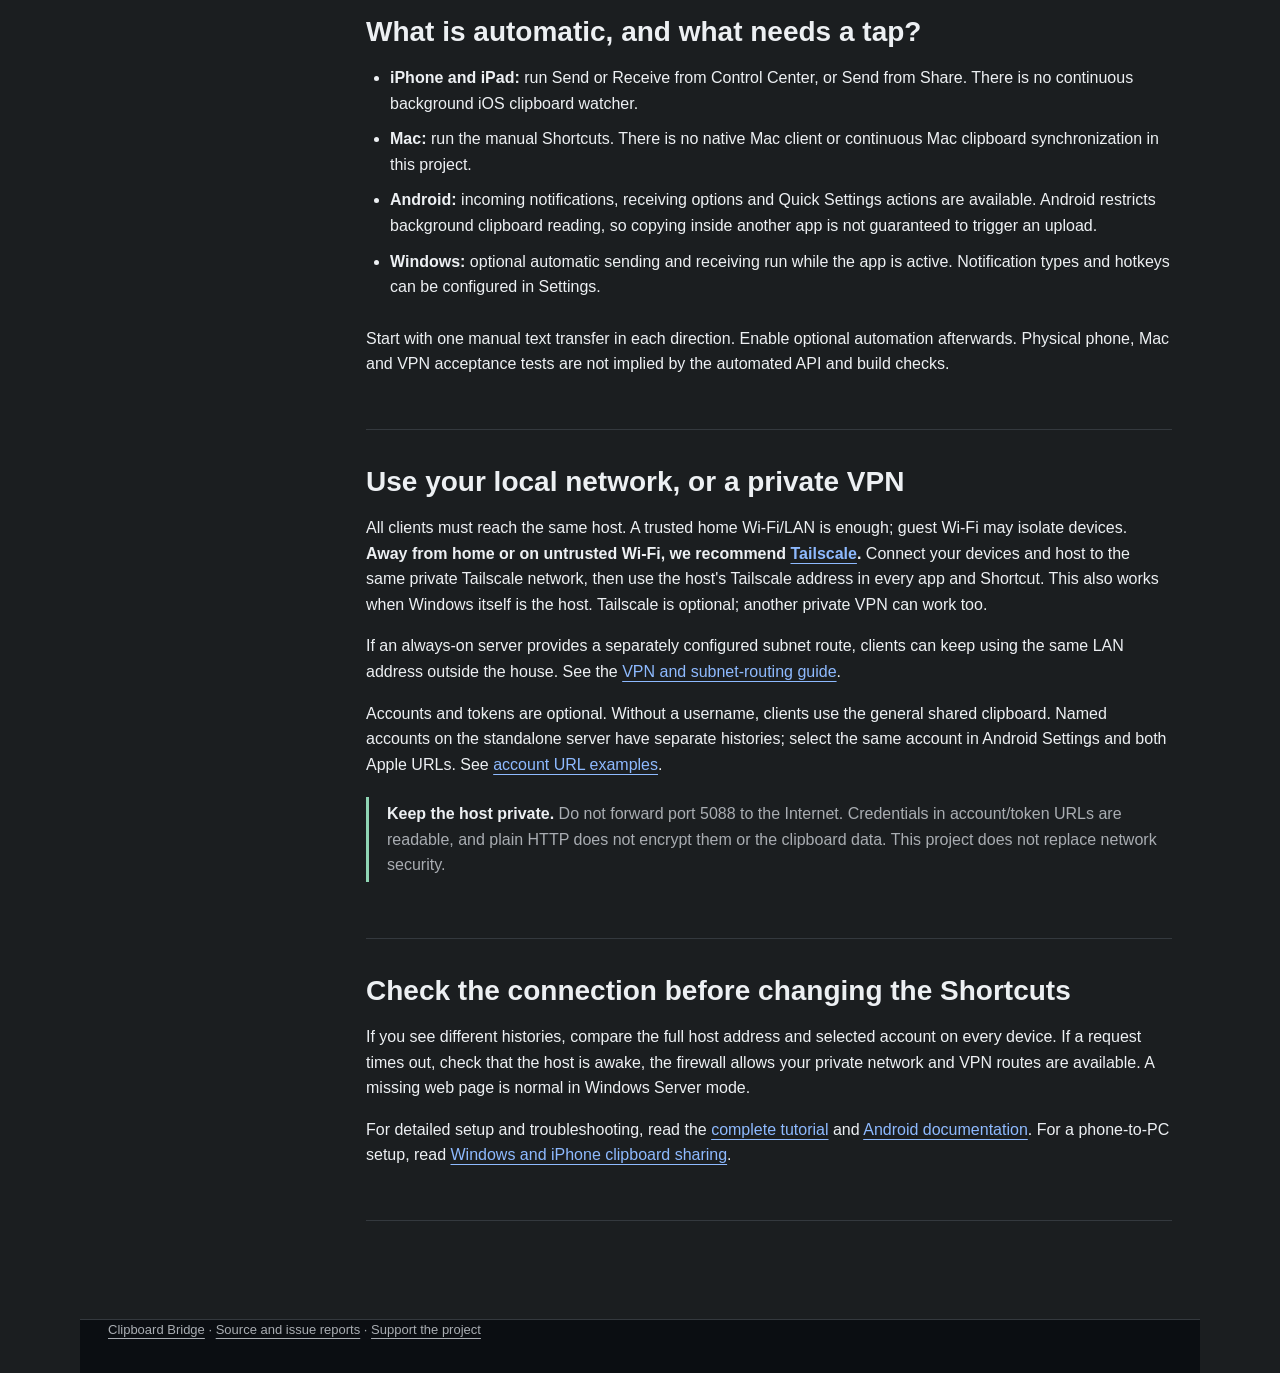
==== commit 81d6c118: "Lead the website with one-tap iCloud Shortcut links Make "Add Send Shortcut" and "Add Receive Shortc" ====
--- a/docs/apple-android-clipboard.html
+++ b/docs/apple-android-clipboard.html
@@ -57,11 +57,11 @@
           <figure class="apple-step"><a class="apple-shot" href="https://support.apple.com/guide/iphone/iph59095ec58/26/ios/26" target="_blank" rel="noopener noreferrer"><img data-apple-image src="https://help.apple.com/assets/69F8EBBDF3B89A4F6E0C704C/69F8EBC43862495245036393/en_US/fbc7a8d3ef2b5f13b3ab7be6425f02bf.png" alt="Apple screenshot: Control Center in edit mode, with Add a Control at the bottom" width="393" height="535" loading="lazy" decoding="async" referrerpolicy="no-referrer"><span class="apple-image-fallback" hidden>View this step on Apple Support</span></a><figcaption><strong>1. Add a Control</strong>Open Control Center and tap the + button.</figcaption></figure>
           <figure class="apple-step"><a class="apple-shot" href="https://support.apple.com/guide/iphone/iph59095ec58/26/ios/26" target="_blank" rel="noopener noreferrer"><img data-apple-image src="https://help.apple.com/assets/69F8EBBDF3B89A4F6E0C704C/69F8EBC43862495245036393/en_US/2e883c88aba91aa499c551cdd2178cff.png" alt="Apple screenshot: the Control Center gallery where you can find a control" width="245" height="504" loading="lazy" decoding="async" referrerpolicy="no-referrer"><span class="apple-image-fallback" hidden>View this step on Apple Support</span></a><figcaption><strong>2. Find Shortcut</strong>Search the gallery, then add the Shortcut control.</figcaption></figure>
         </div>
-        <p class="apple-choice"><strong>3. Tap Choose.</strong> Select <strong>Load Clipboard</strong> for Send. Add a second control and select <strong>Download Clipboard</strong> for Receive. <a href="https://support.apple.com/guide/shortcuts/apd06a9201d4/ios">Apple's Shortcut instructions</a>.</p>
+        <p class="apple-choice"><strong>3. Tap Choose.</strong> Select <strong>Send Clipboard</strong> for Send. Add a second control and select <strong>Receive Clipboard</strong> for Receive. <a href="https://support.apple.com/guide/shortcuts/apd06a9201d4/ios">Apple's Shortcut instructions</a>.</p>
         <p class="apple-credit">Official iOS 26 examples, &copy; Apple, loaded from Apple's website. They do not show Clipboard Bridge configured; appearance varies by iOS version. Clipboard Bridge is an independent project.</p>
         <details class="apple-tips"><summary>Share menu, Home Screen and other useful tips</summary>
           <dl>
-            <dt>Send without copying first</dt><dd>The Send Shortcut already appears in the Share Sheet. Select a photo, file or link in another app and use <strong>Share &gt; Load Clipboard</strong>. A single link is sent as its address, not as the downloaded page; started without input, the Shortcut sends the clipboard. To send several files as one group, follow the <a href="https://github.com/Mattboxx/Clipboard-Bridge/blob/main/GUIDE.md#51-send-clipboard-to-server">multi-file recipe</a>. <a href="https://support.apple.com/guide/shortcuts/apd163eb9f95/ios">Apple's Share Sheet guide</a>.</dd>
+            <dt>Send without copying first</dt><dd>The Send Shortcut already appears in the Share Sheet. Select a photo, file or link in another app and use <strong>Share &gt; Send Clipboard</strong>. A single link is sent as its address, not as the downloaded page; started without input, the Shortcut sends the clipboard. To send several files as one group, follow the <a href="https://github.com/Mattboxx/Clipboard-Bridge/blob/main/GUIDE.md#51-send-clipboard-to-server">multi-file recipe</a>. <a href="https://support.apple.com/guide/shortcuts/apd163eb9f95/ios">Apple's Share Sheet guide</a>.</dd>
             <dt>Prefer an icon on your Home Screen?</dt><dd>Open the Shortcut's details and choose <strong>Add to Home Screen</strong>. Repeat for Receive. <a href="https://support.apple.com/guide/shortcuts/apd735880972/ios">Apple's Home Screen guide</a>.</dd>
             <dt>Cannot find the Shortcut?</dt><dd>Import and configure it first. Control Center uses the <strong>Shortcut</strong> control, not a separate Clipboard Bridge app control. In Share, scroll down; if the action is missing, check Show in Share Sheet and the accepted input types.</dd>
             <dt>Test once before using it every day</dt><dd>Keep the host awake and use the same trusted network or private VPN. Send a short message and receive it on the other device. Allow local-network access if iOS asks.</dd>
@@ -69,10 +69,10 @@
         </details>
         <ol>
           <li>On Android 10 or newer, install the <a href="./#download">Clipboard Bridge APK</a>. Enter the chosen host's address in Settings and save. Android support is currently a public beta.</li>
-          <li>On iPhone or iPad, import the two <a href="./#shortcuts">iPhone Shortcuts</a>. Load Clipboard asks for its address while you add it: enter the host followed by <code>/clipboard</code> (POST). In Download Clipboard, set GET <code>/clipboard/latest/raw</code> on the same host.</li>
+          <li>On iPhone or iPad, tap <strong><a href="https://www.icloud.com/shortcuts/586c96eee2724bac9417804e1538ef12">Add Send Shortcut</a></strong> and <strong><a href="https://www.icloud.com/shortcuts/6824ec0a878b4561b74440de31e03150">Add Receive Shortcut</a></strong>. Send asks for its address while you add it: enter the host followed by <code>/clipboard</code> (POST). In Receive, set GET <code>/clipboard/latest/raw</code> on the same host.</li>
           <li>Add both Shortcuts to <strong>Control Center &gt; + &gt; Add a Control &gt; Shortcut &gt; Choose</strong> on supported iOS versions. Send already appears in the Share Sheet; to send several files as one group, use the <a href="https://github.com/Mattboxx/Clipboard-Bridge/blob/main/GUIDE.md#51-send-clipboard-to-server">Share Sheet recipe</a>.</li>
-          <li>To send from iPhone, copy text and tap Load Clipboard in Control Center, or send a photo/document from Share. On Android, tap <strong>Receive latest</strong>, then paste the text or open the received file.</li>
-          <li>To send from Android, copy text and use <strong>Send clipboard</strong> in the app. On iPhone, tap Download Clipboard, then paste into the destination app.</li>
+          <li>To send from iPhone, copy text and tap Send Clipboard in Control Center, or send a photo/document from Share. On Android, tap <strong>Receive latest</strong>, then paste the text or open the received file.</li>
+          <li>To send from Android, copy text and use <strong>Send clipboard</strong> in the app. On iPhone, tap Receive Clipboard, then paste into the destination app.</li>
         </ol>
         <pre><code>Send:    POST http://YOUR_HOST:5088/clipboard
 Receive: GET  http://YOUR_HOST:5088/clipboard/latest/raw</code></pre>
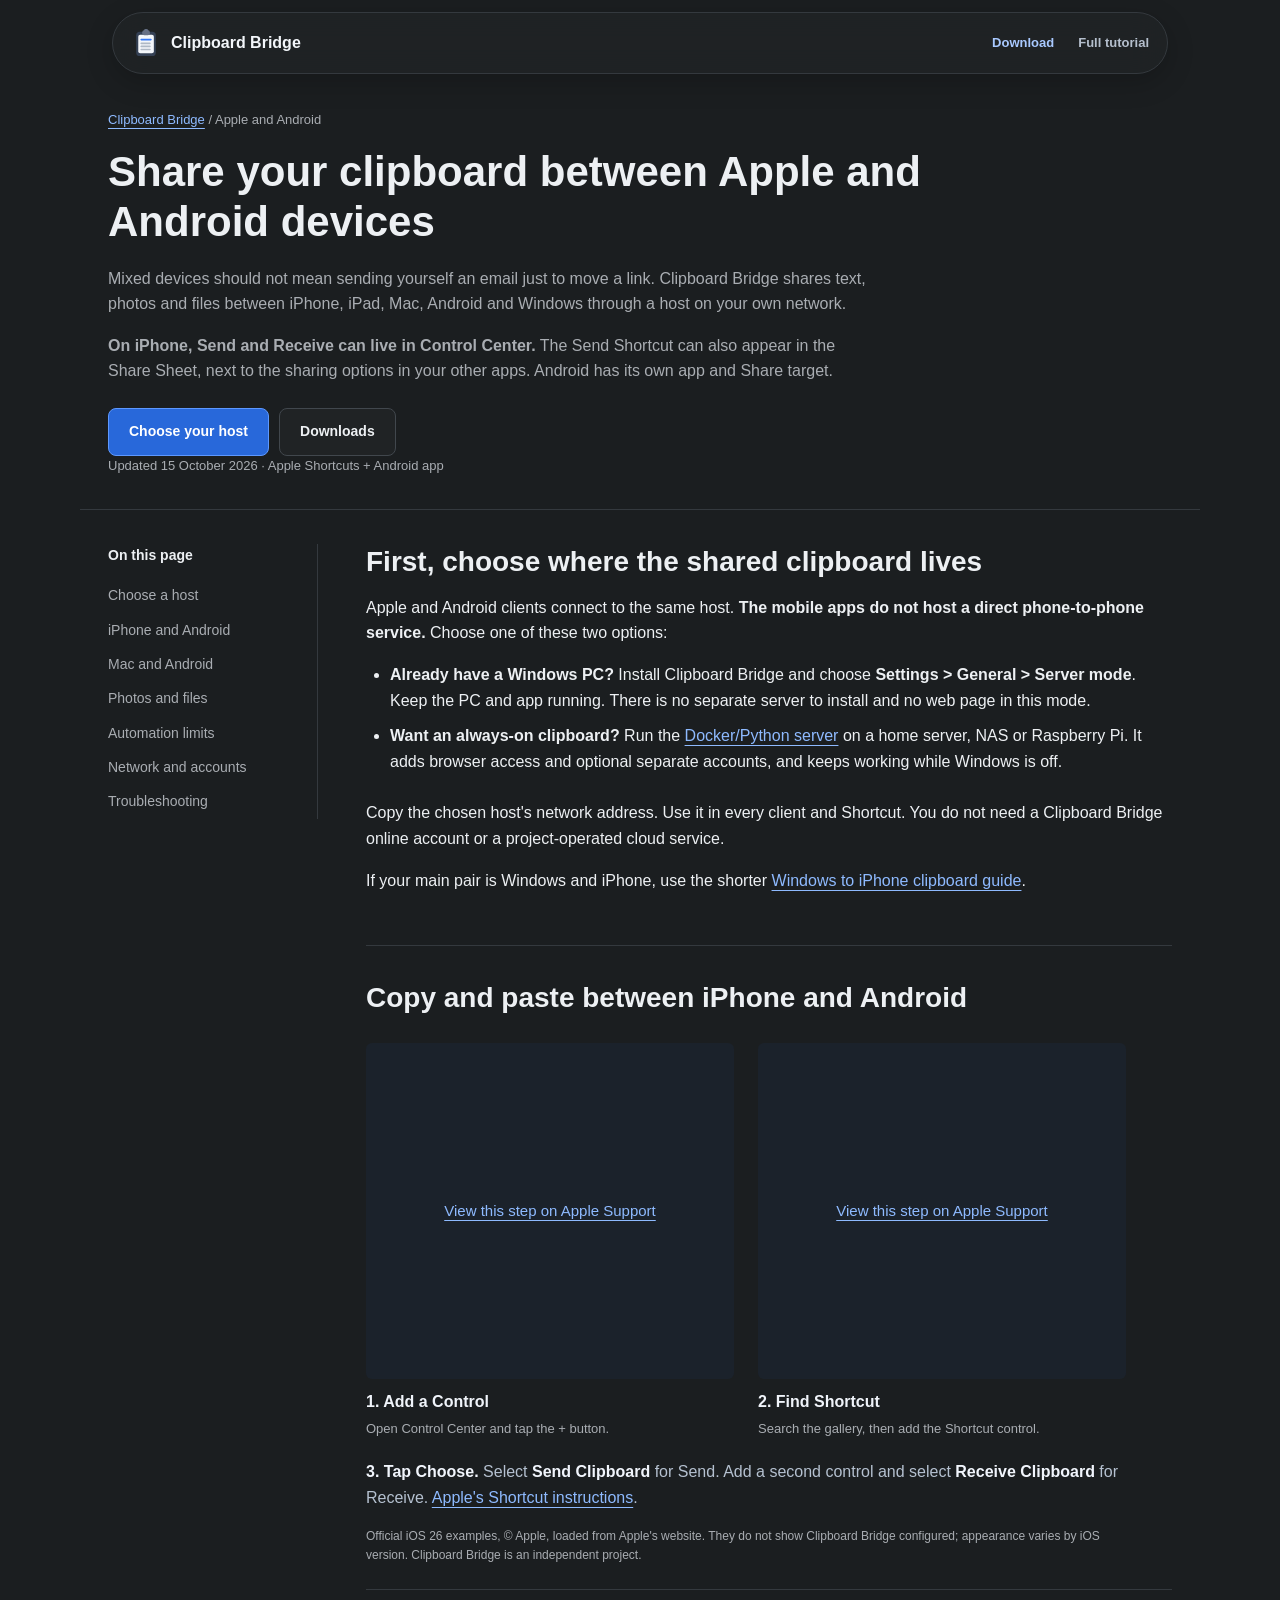
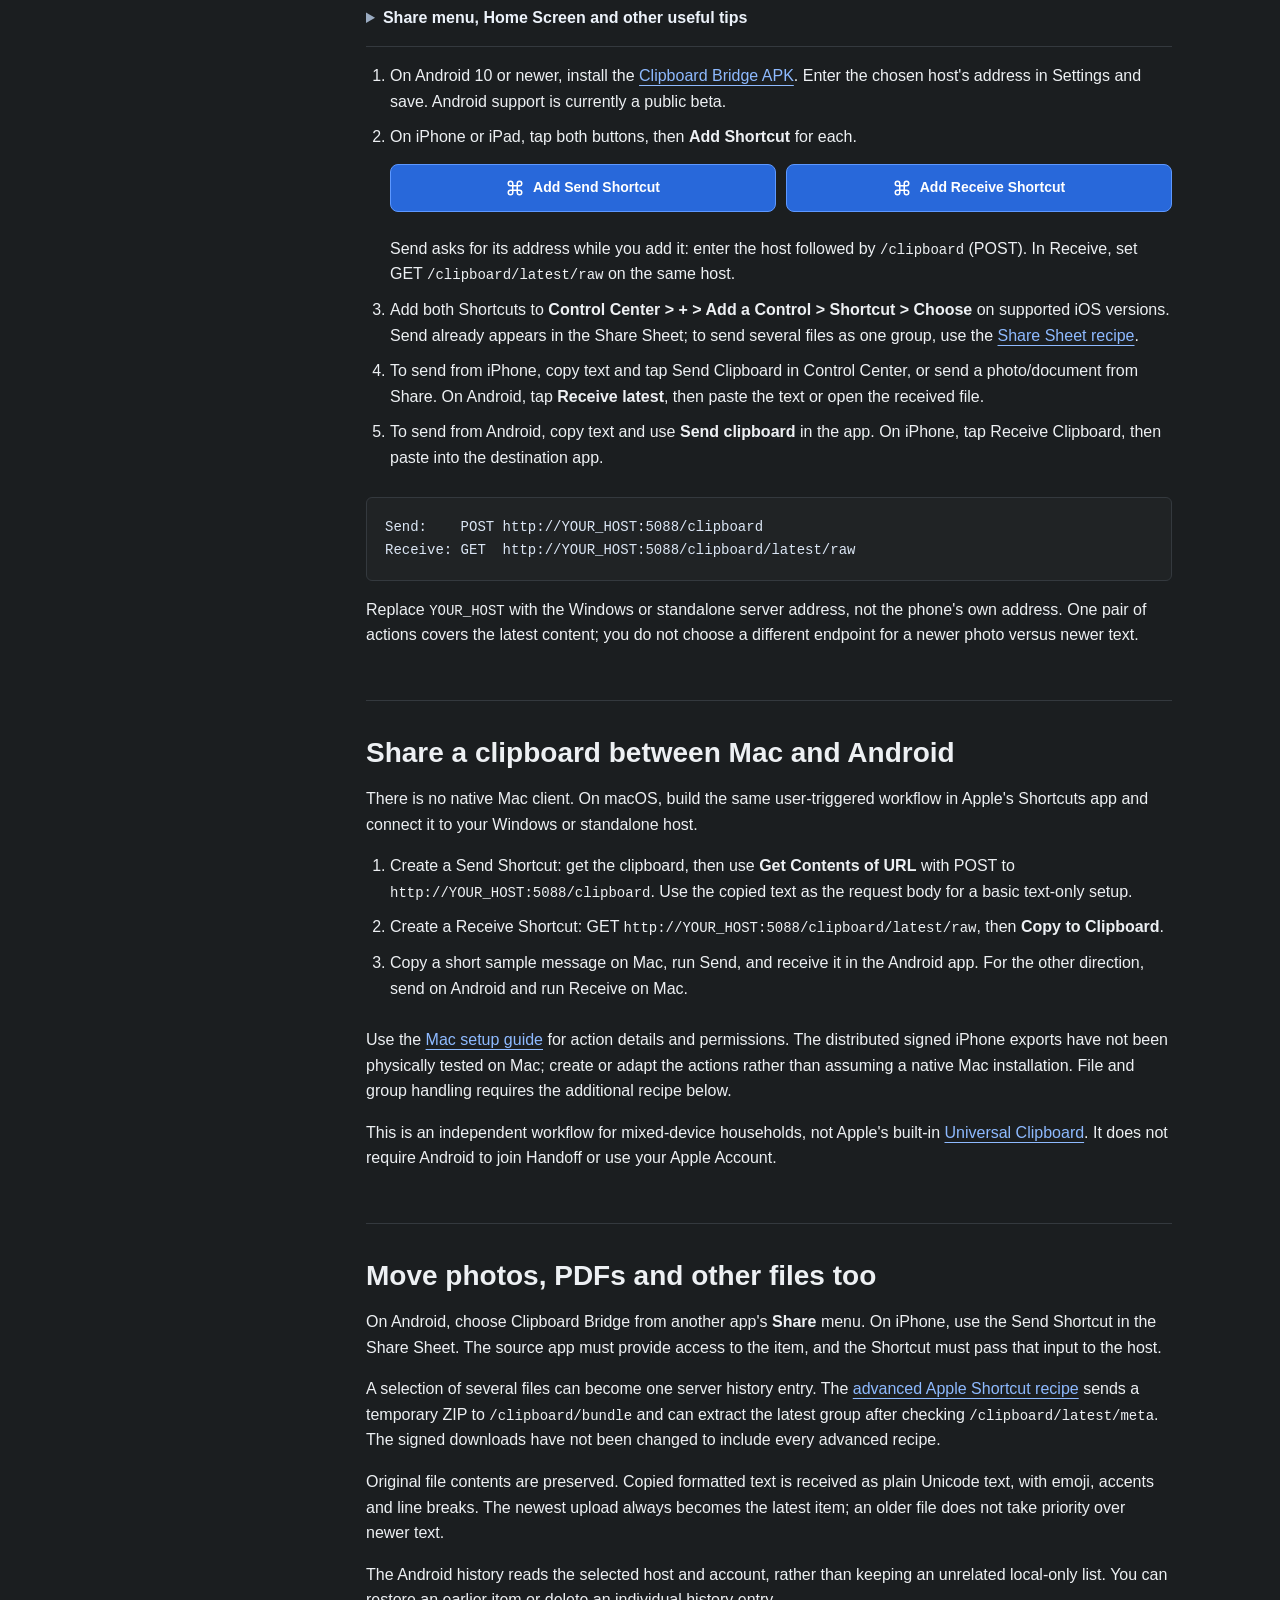
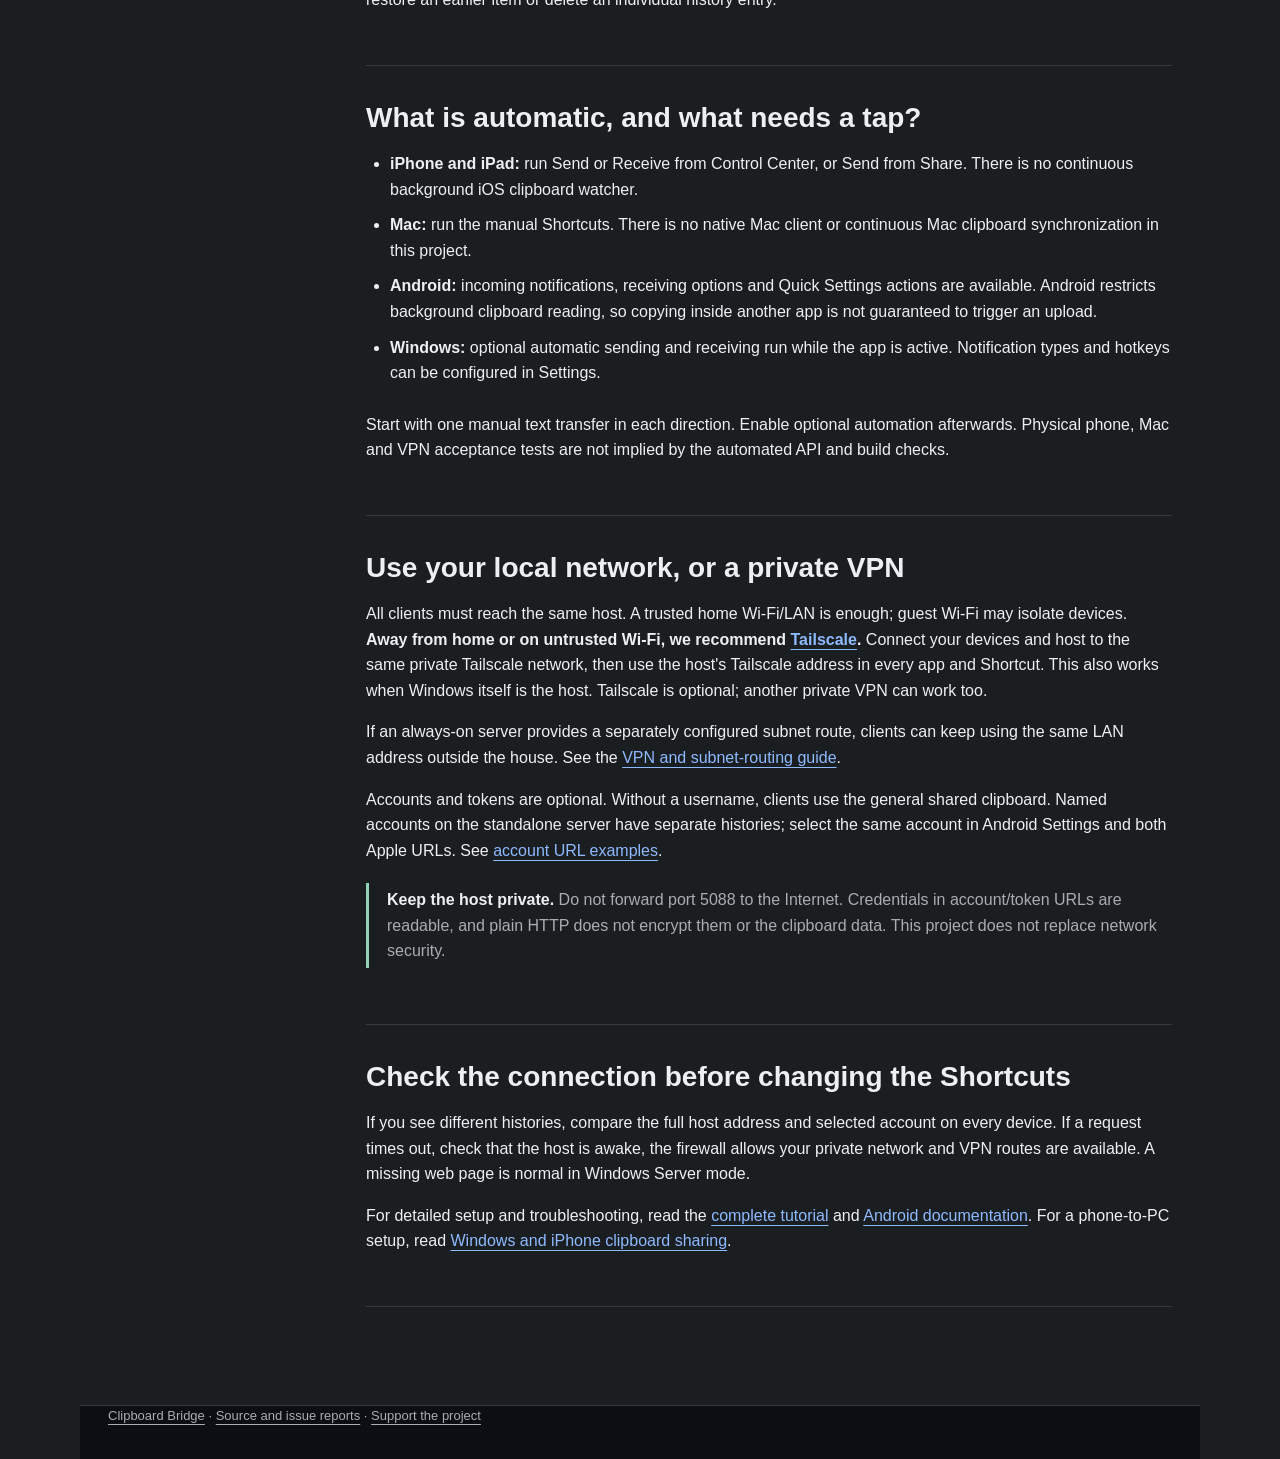
==== commit 120302b2: "Use clear iCloud buttons and drop Shortcut files from the website Every Shortcut link on the website" ====
--- a/docs/apple-android-clipboard.html
+++ b/docs/apple-android-clipboard.html
@@ -69,7 +69,7 @@
         </details>
         <ol>
           <li>On Android 10 or newer, install the <a href="./#download">Clipboard Bridge APK</a>. Enter the chosen host's address in Settings and save. Android support is currently a public beta.</li>
-          <li>On iPhone or iPad, tap <strong><a href="https://www.icloud.com/shortcuts/586c96eee2724bac9417804e1538ef12">Add Send Shortcut</a></strong> and <strong><a href="https://www.icloud.com/shortcuts/6824ec0a878b4561b74440de31e03150">Add Receive Shortcut</a></strong>. Send asks for its address while you add it: enter the host followed by <code>/clipboard</code> (POST). In Receive, set GET <code>/clipboard/latest/raw</code> on the same host.</li>
+          <li>On iPhone or iPad, tap both buttons, then <strong>Add Shortcut</strong> for each.<div class="actions shortcut-buttons"><a class="button primary" href="https://www.icloud.com/shortcuts/586c96eee2724bac9417804e1538ef12"><img class="icon" src="assets/icons/command.svg" alt="">Add Send Shortcut</a><a class="button primary" href="https://www.icloud.com/shortcuts/6824ec0a878b4561b74440de31e03150"><img class="icon" src="assets/icons/command.svg" alt="">Add Receive Shortcut</a></div> Send asks for its address while you add it: enter the host followed by <code>/clipboard</code> (POST). In Receive, set GET <code>/clipboard/latest/raw</code> on the same host.</li>
           <li>Add both Shortcuts to <strong>Control Center &gt; + &gt; Add a Control &gt; Shortcut &gt; Choose</strong> on supported iOS versions. Send already appears in the Share Sheet; to send several files as one group, use the <a href="https://github.com/Mattboxx/Clipboard-Bridge/blob/main/GUIDE.md#51-send-clipboard-to-server">Share Sheet recipe</a>.</li>
           <li>To send from iPhone, copy text and tap Send Clipboard in Control Center, or send a photo/document from Share. On Android, tap <strong>Receive latest</strong>, then paste the text or open the received file.</li>
           <li>To send from Android, copy text and use <strong>Send clipboard</strong> in the app. On iPhone, tap Receive Clipboard, then paste into the destination app.</li>
--- a/docs/site.css
+++ b/docs/site.css
@@ -192,3 +192,6 @@
 }
 @media(max-height:700px) and (max-width:360px){.hero-inner{padding-top:12px;padding-bottom:100px}.hero-visual{height:70px;bottom:24px}.hero-facts{font-size:10px;gap:4px 8px}#download{padding-top:14px}}
 @media(prefers-reduced-motion:reduce){html{scroll-behavior:auto}.button{transition:none}}
+.shortcut-action .button{width:100%}
+.shortcut-buttons{margin:14px 0 12px}
+.shortcut-buttons .button{flex:1 1 220px}
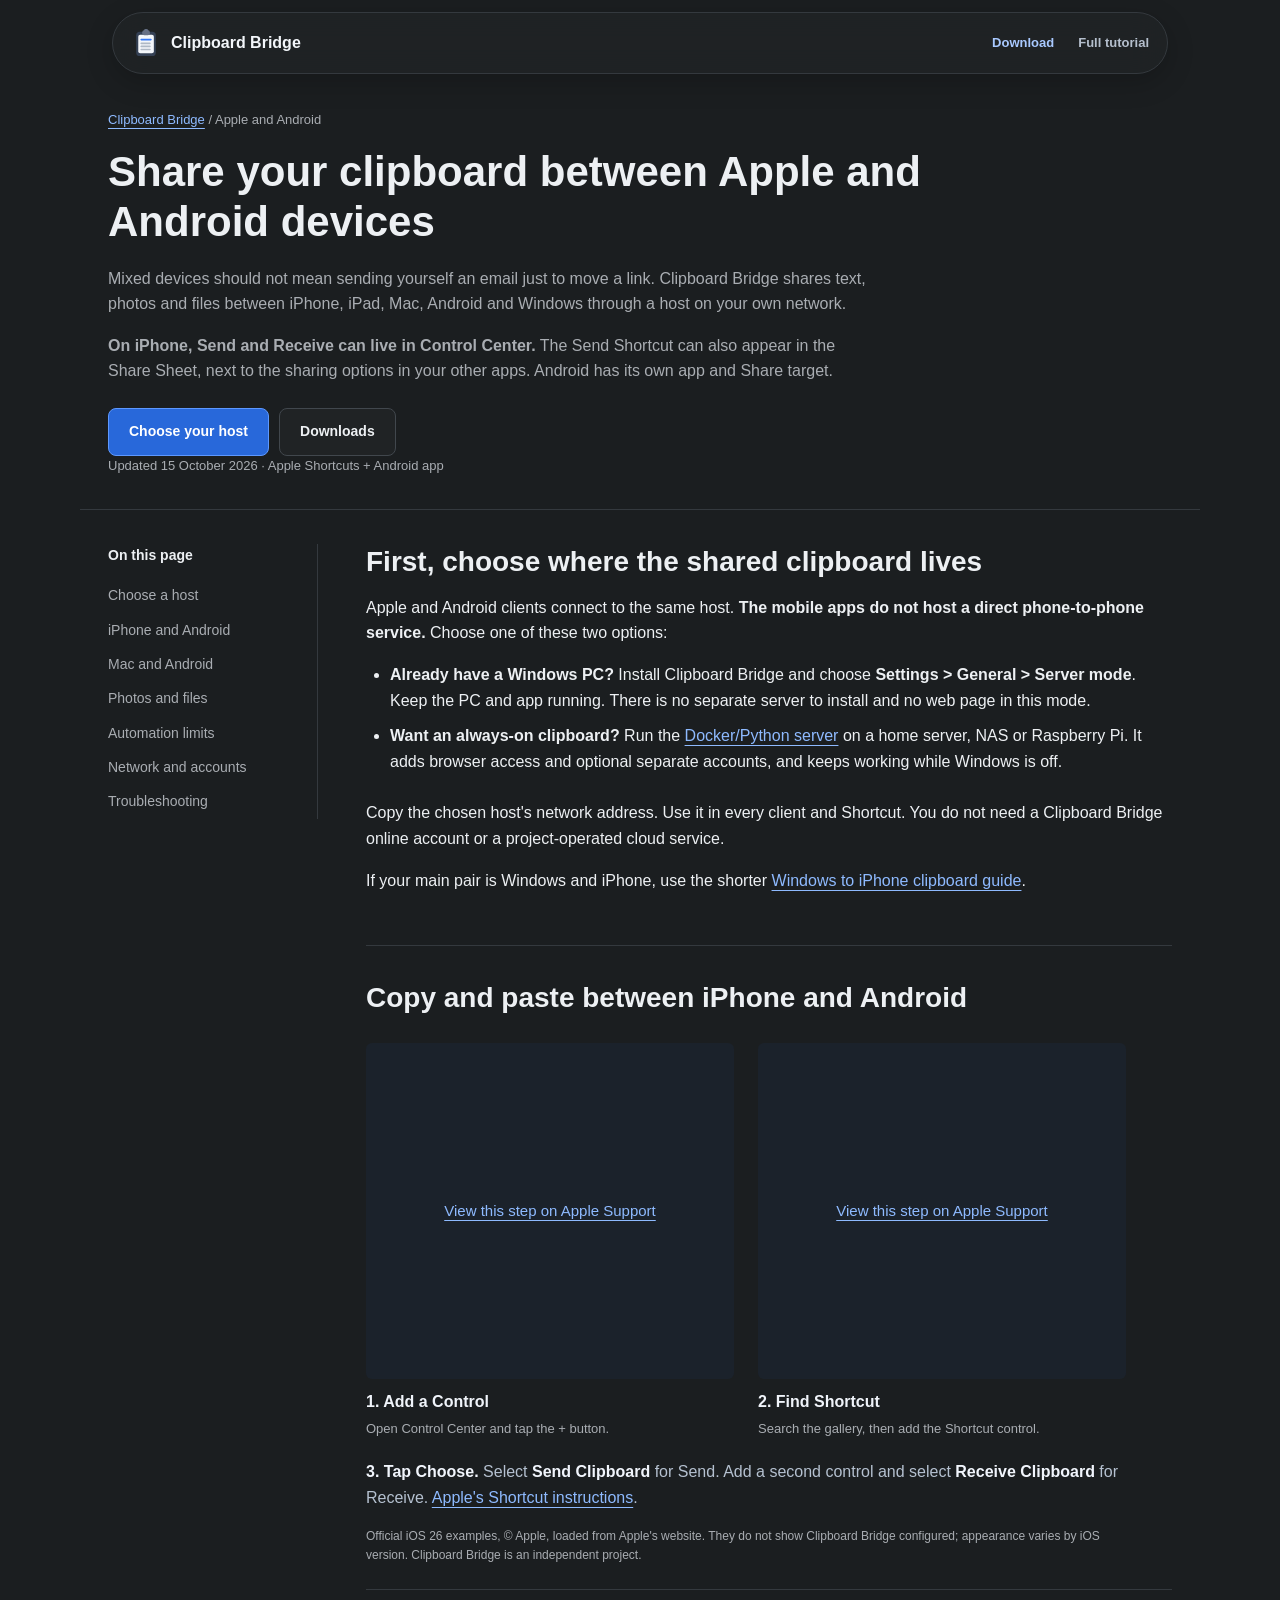
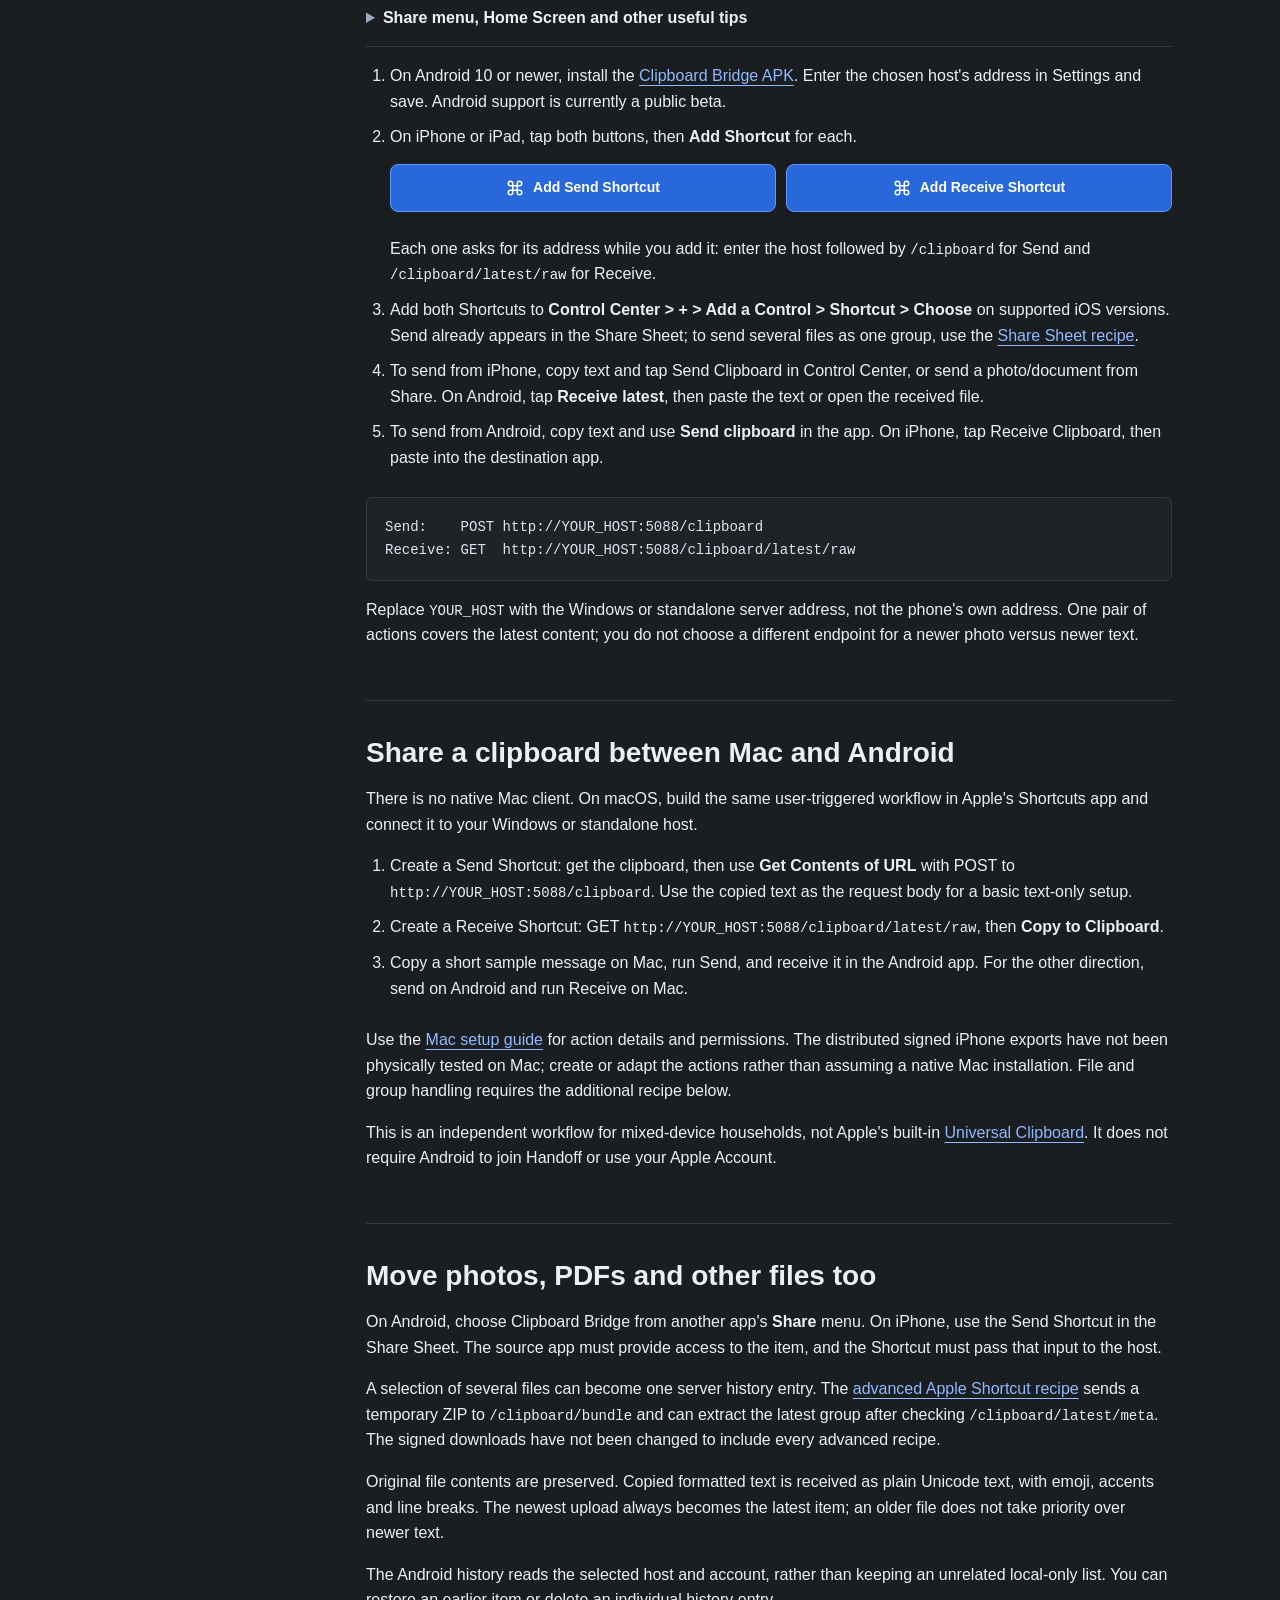
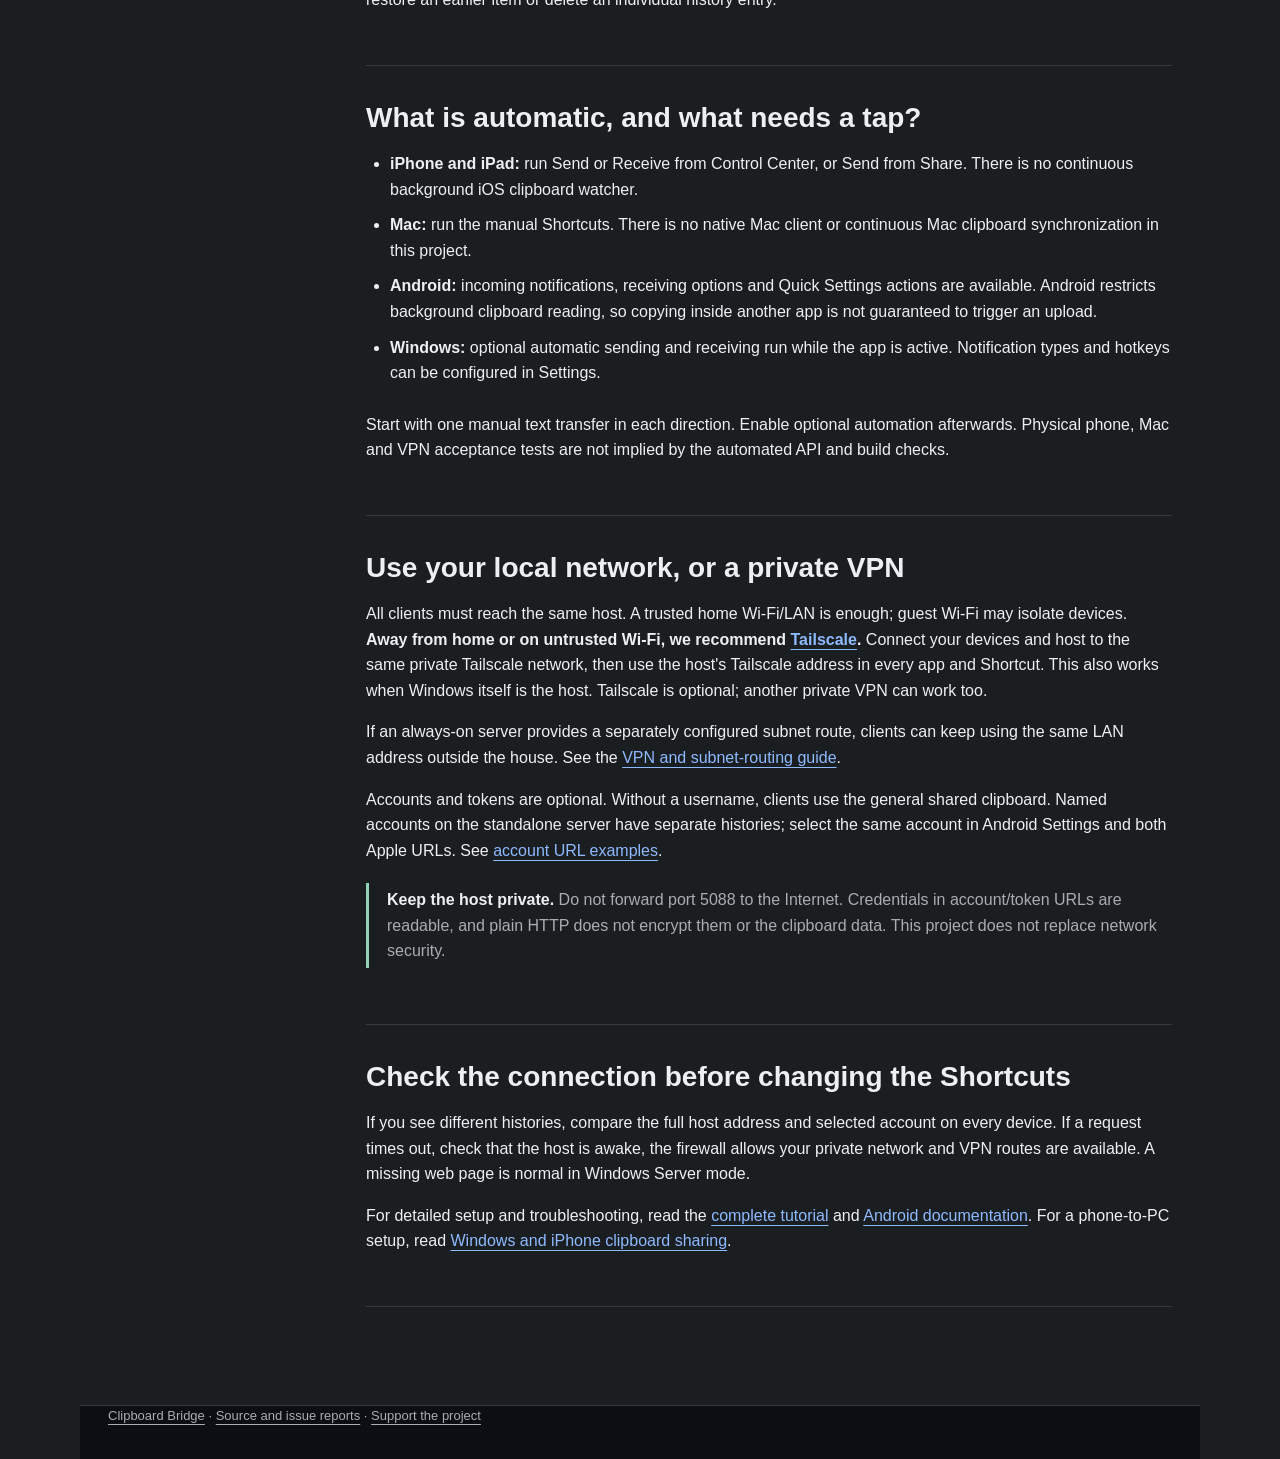
==== commit 9eb9ae89: "Point to the updated Receive Shortcut everywhere Replace the Receive iCloud link in both READMEs and" ====
--- a/docs/apple-android-clipboard.html
+++ b/docs/apple-android-clipboard.html
@@ -69,7 +69,7 @@
         </details>
         <ol>
           <li>On Android 10 or newer, install the <a href="./#download">Clipboard Bridge APK</a>. Enter the chosen host's address in Settings and save. Android support is currently a public beta.</li>
-          <li>On iPhone or iPad, tap both buttons, then <strong>Add Shortcut</strong> for each.<div class="actions shortcut-buttons"><a class="button primary" href="https://www.icloud.com/shortcuts/586c96eee2724bac9417804e1538ef12"><img class="icon" src="assets/icons/command.svg" alt="">Add Send Shortcut</a><a class="button primary" href="https://www.icloud.com/shortcuts/6824ec0a878b4561b74440de31e03150"><img class="icon" src="assets/icons/command.svg" alt="">Add Receive Shortcut</a></div> Send asks for its address while you add it: enter the host followed by <code>/clipboard</code> (POST). In Receive, set GET <code>/clipboard/latest/raw</code> on the same host.</li>
+          <li>On iPhone or iPad, tap both buttons, then <strong>Add Shortcut</strong> for each.<div class="actions shortcut-buttons"><a class="button primary" href="https://www.icloud.com/shortcuts/586c96eee2724bac9417804e1538ef12"><img class="icon" src="assets/icons/command.svg" alt="">Add Send Shortcut</a><a class="button primary" href="https://www.icloud.com/shortcuts/26a8fd90afde44c2a2771ec0c90d9090"><img class="icon" src="assets/icons/command.svg" alt="">Add Receive Shortcut</a></div> Each one asks for its address while you add it: enter the host followed by <code>/clipboard</code> for Send and <code>/clipboard/latest/raw</code> for Receive.</li>
           <li>Add both Shortcuts to <strong>Control Center &gt; + &gt; Add a Control &gt; Shortcut &gt; Choose</strong> on supported iOS versions. Send already appears in the Share Sheet; to send several files as one group, use the <a href="https://github.com/Mattboxx/Clipboard-Bridge/blob/main/GUIDE.md#51-send-clipboard-to-server">Share Sheet recipe</a>.</li>
           <li>To send from iPhone, copy text and tap Send Clipboard in Control Center, or send a photo/document from Share. On Android, tap <strong>Receive latest</strong>, then paste the text or open the received file.</li>
           <li>To send from Android, copy text and use <strong>Send clipboard</strong> in the app. On iPhone, tap Receive Clipboard, then paste into the destination app.</li>
--- a/docs/bridge-ui.css
+++ b/docs/bridge-ui.css
@@ -74,3 +74,5 @@
 @media(max-width:900px) and (min-width:651px){.nav-links a[href="#start"]{display:none}}
 @media(max-width:350px){.nav-links .nav-download{display:none}}
 @media(max-width:480px){.support-dialog{padding:20px}.support-dialog h2{font-size:21px}}
+/* Phones: the bar scrolls with the page so it never covers the cover image or a linked section. */
+@media(max-width:650px){nav{position:relative;top:auto;margin-top:8px}html{scroll-padding-top:12px}}
